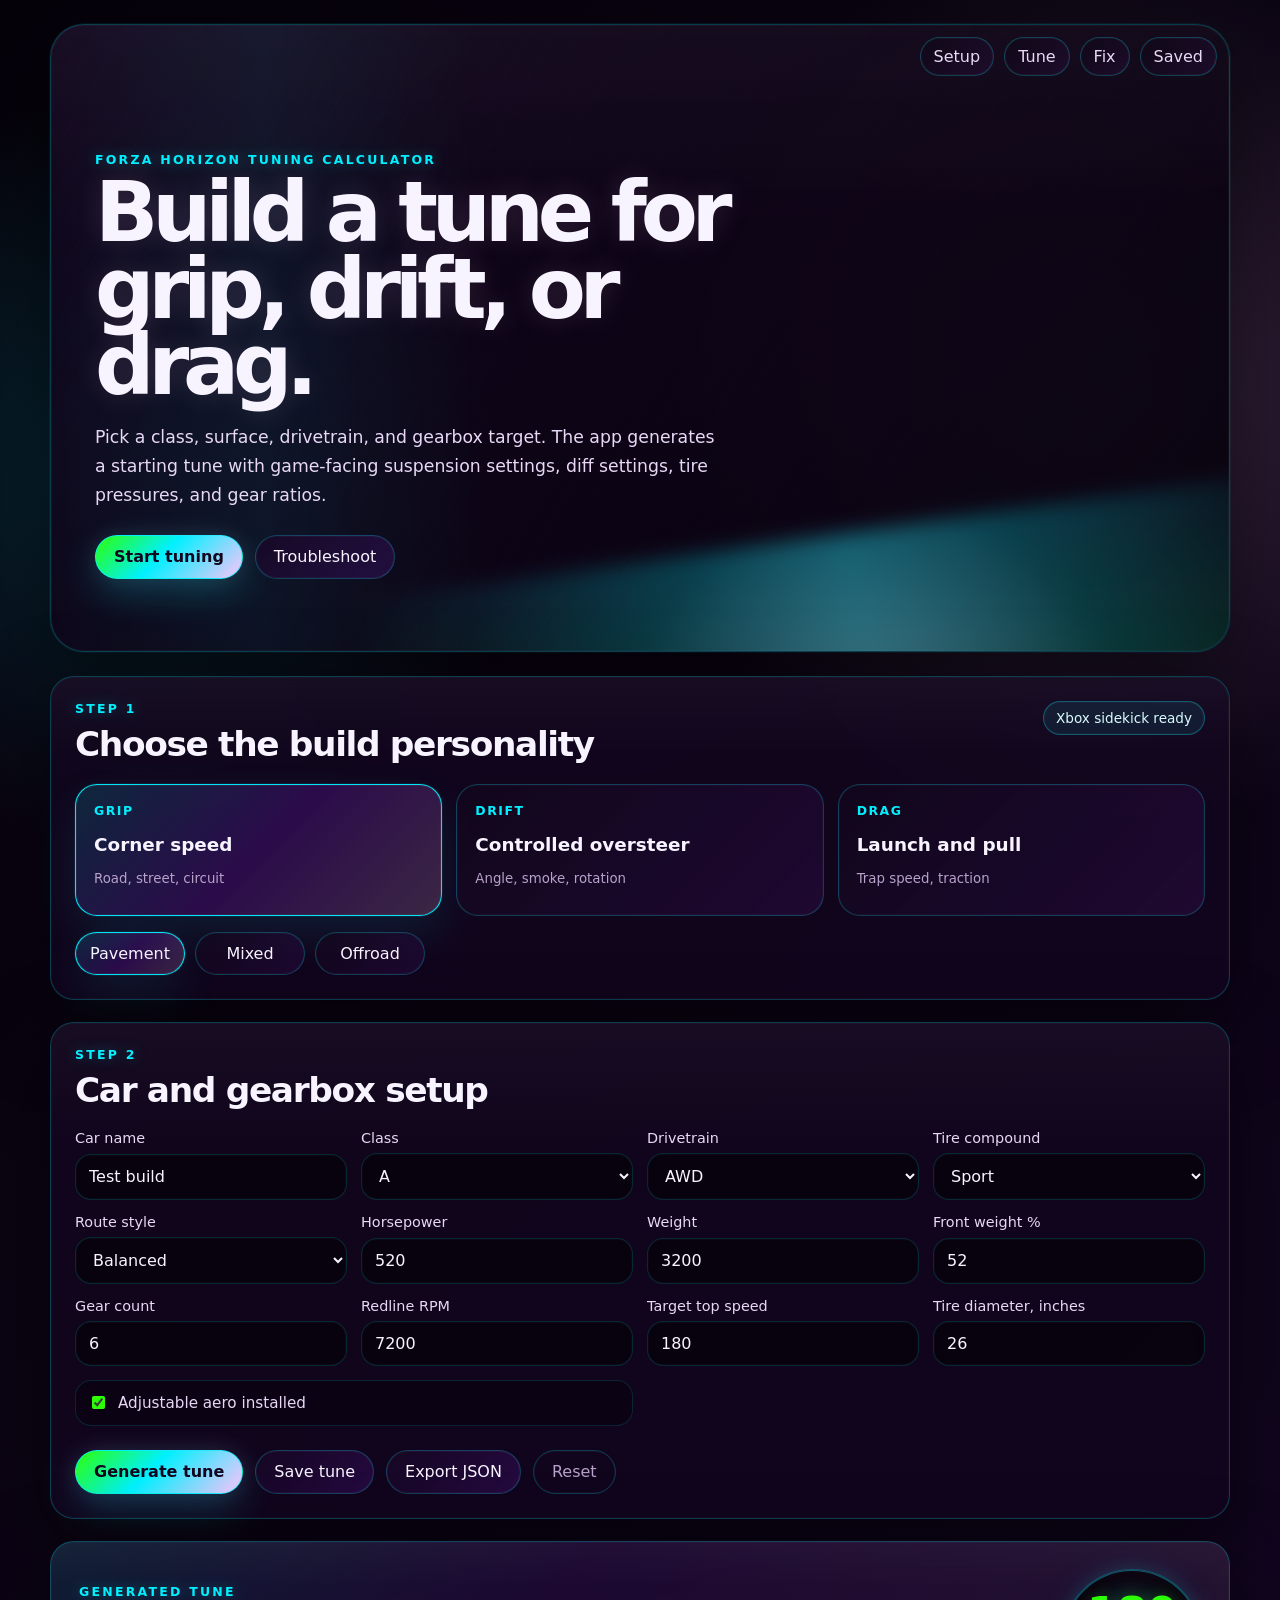
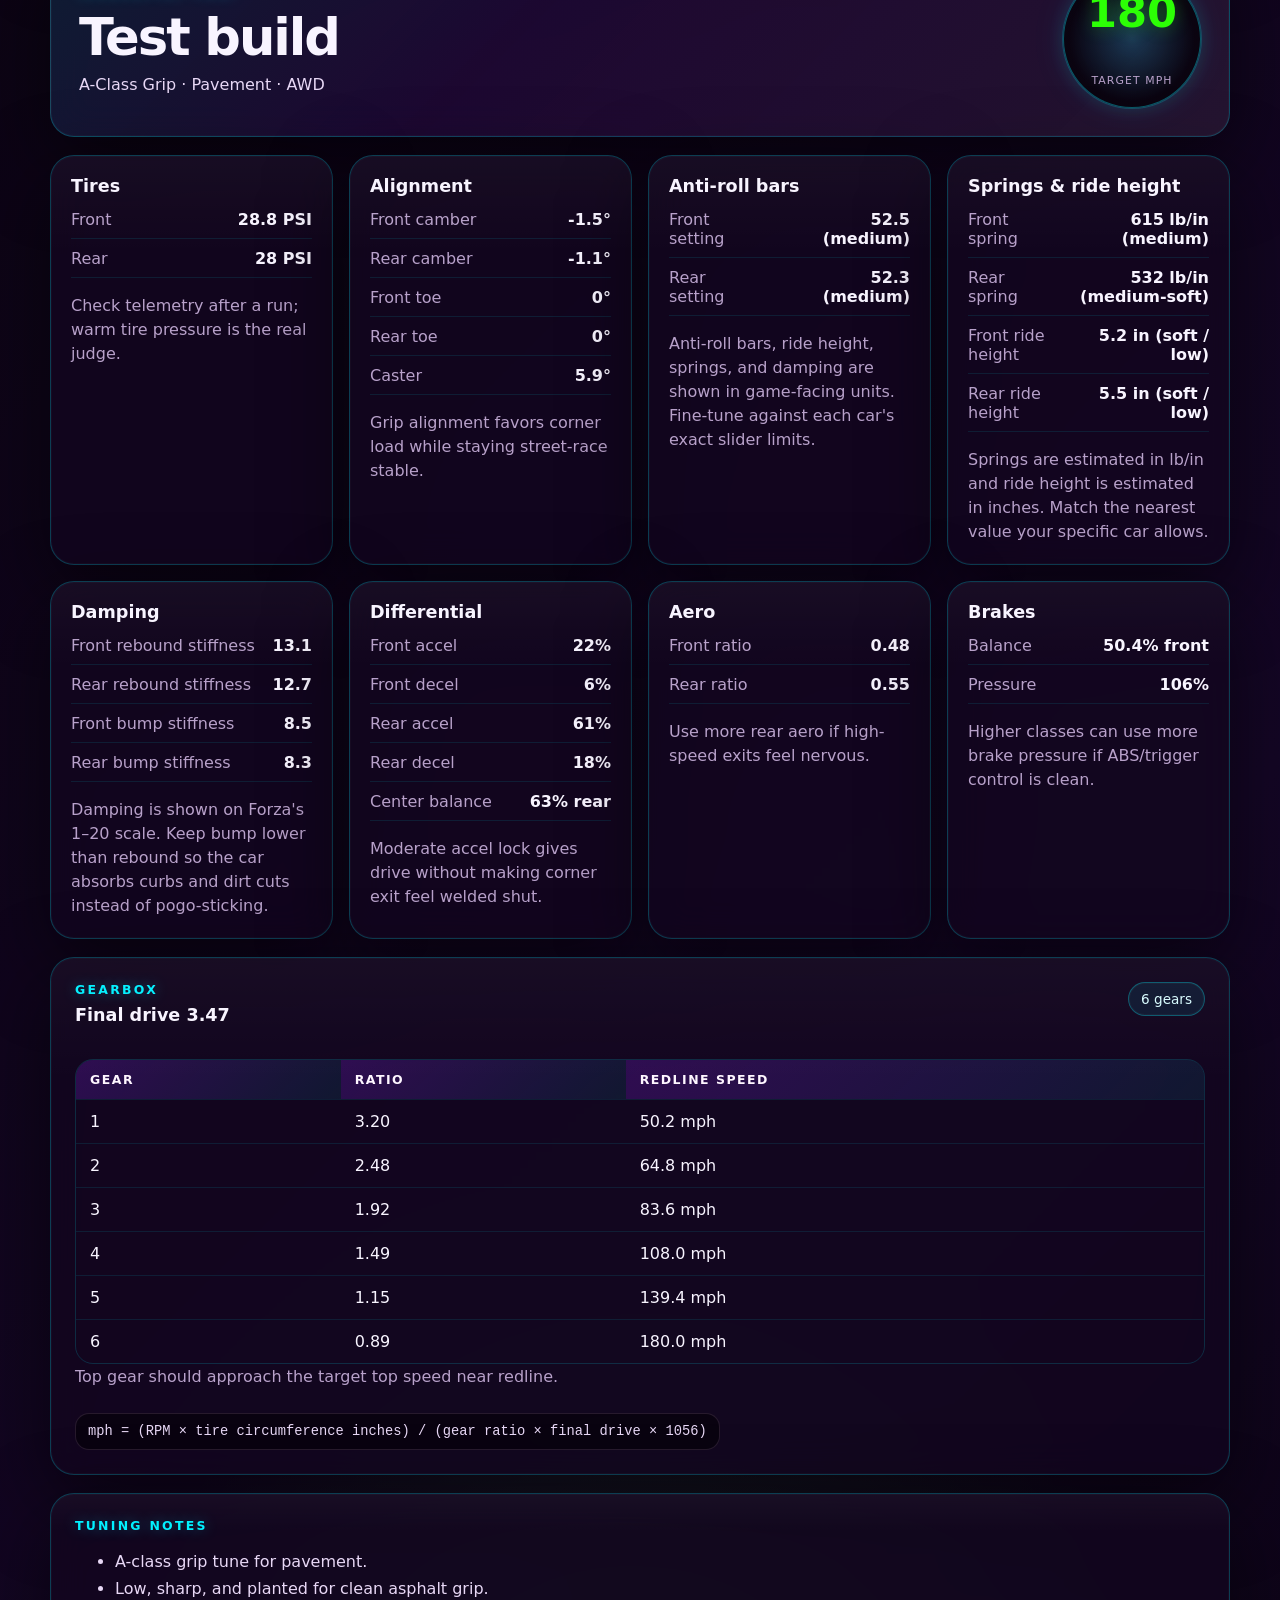
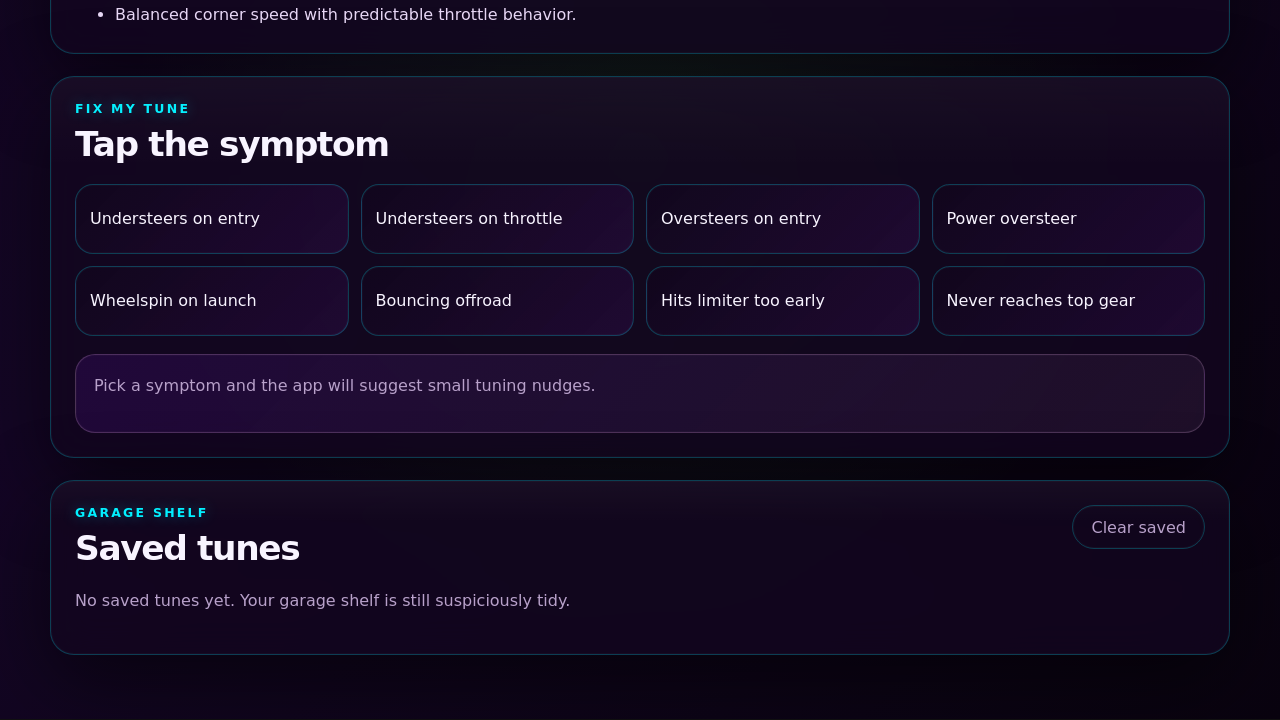
==== index.html @ 6e09e3ff "initial upload" ====
<!doctype html>
<html lang="en">
<head>
  <meta charset="utf-8" />
  <meta name="viewport" content="width=device-width, initial-scale=1" />
  <meta name="theme-color" content="#140921" />
  <title>Forza Horizon Tune Lab</title>
  <link rel="manifest" href="manifest.json" />
  <link rel="stylesheet" href="styles.css" />
</head>
<body>
  <div class="app-shell">
    <header class="hero">
      <nav class="topbar" aria-label="Main navigation">
        <a href="#setup">Setup</a>
        <a href="#results">Tune</a>
        <a href="#fix">Fix</a>
        <a href="#saved">Saved</a>
      </nav>
      <div class="hero-content">
        <p class="eyebrow">Forza Horizon tuning calculator</p>
        <h1>Build a tune for grip, drift, or drag.</h1>
        <p class="hero-copy">Pick a class, surface, drivetrain, and gearbox target. The app generates a starting tune with game-facing suspension settings, diff settings, tire pressures, and gear ratios.</p>
        <div class="hero-actions">
          <a class="button primary" href="#setup">Start tuning</a>
          <a class="button ghost" href="#fix">Troubleshoot</a>
        </div>
      </div>
    </header>

    <main>
      <section class="panel setup-panel" id="setup">
        <div class="section-title-row">
          <div>
            <p class="eyebrow">Step 1</p>
            <h2>Choose the build personality</h2>
          </div>
          <span class="pill">Xbox sidekick ready</span>
        </div>

        <div class="mode-grid" aria-label="Tune type">
          <button type="button" class="option-card active" data-race="grip">
            <span>Grip</span>
            <strong>Corner speed</strong>
            <small>Road, street, circuit</small>
          </button>
          <button type="button" class="option-card" data-race="drift">
            <span>Drift</span>
            <strong>Controlled oversteer</strong>
            <small>Angle, smoke, rotation</small>
          </button>
          <button type="button" class="option-card" data-race="drag">
            <span>Drag</span>
            <strong>Launch and pull</strong>
            <small>Trap speed, traction</small>
          </button>
        </div>

        <div class="surface-row" aria-label="Surface type">
          <button type="button" class="option-chip active" data-surface="pavement">Pavement</button>
          <button type="button" class="option-chip" data-surface="mixed">Mixed</button>
          <button type="button" class="option-chip" data-surface="offroad">Offroad</button>
        </div>
      </section>

      <section class="panel" aria-labelledby="carSetupTitle">
        <div class="section-title-row">
          <div>
            <p class="eyebrow">Step 2</p>
            <h2 id="carSetupTitle">Car and gearbox setup</h2>
          </div>
        </div>

        <form id="tuneForm" class="form-grid">
          <label>
            <span>Car name</span>
            <input id="carName" type="text" value="Test build" autocomplete="off" />
          </label>

          <label>
            <span>Class</span>
            <select id="carClass">
              <option>D</option>
              <option>C</option>
              <option>B</option>
              <option selected>A</option>
              <option>S1</option>
              <option>S2</option>
              <option>X</option>
            </select>
          </label>

          <label>
            <span>Drivetrain</span>
            <select id="drivetrain">
              <option>FWD</option>
              <option>RWD</option>
              <option selected>AWD</option>
            </select>
          </label>

          <label>
            <span>Tire compound</span>
            <select id="tireCompound">
              <option value="stock">Stock</option>
              <option value="street">Street</option>
              <option value="sport" selected>Sport</option>
              <option value="race">Race</option>
              <option value="drag">Drag</option>
              <option value="rally">Rally</option>
              <option value="offroad">Offroad</option>
            </select>
          </label>

          <label>
            <span>Route style</span>
            <select id="routeStyle">
              <option value="technical">Technical</option>
              <option value="balanced" selected>Balanced</option>
              <option value="highspeed">High-speed</option>
            </select>
          </label>

          <label>
            <span>Horsepower</span>
            <input id="horsepower" type="number" value="520" min="60" max="2000" />
          </label>

          <label>
            <span>Weight</span>
            <input id="weight" type="number" value="3200" min="1200" max="6500" />
          </label>

          <label>
            <span>Front weight %</span>
            <input id="weightDistribution" type="number" value="52" min="35" max="70" step="0.1" />
          </label>

          <label>
            <span>Gear count</span>
            <input id="gearCount" type="number" value="6" min="4" max="10" />
          </label>

          <label>
            <span>Redline RPM</span>
            <input id="redlineRpm" type="number" value="7200" min="4000" max="12000" step="100" />
          </label>

          <label>
            <span>Target top speed</span>
            <input id="idealTopSpeedMph" type="number" min="60" max="360" />
          </label>

          <label>
            <span>Tire diameter, inches</span>
            <input id="tireDiameterInches" type="number" value="26" min="18" max="36" step="0.1" />
          </label>

          <label class="checkbox-label">
            <input id="adjustableAero" type="checkbox" checked />
            <span>Adjustable aero installed</span>
          </label>
        </form>

        <div class="action-row">
          <button type="button" class="button primary" id="generateBtn">Generate tune</button>
          <button type="button" class="button ghost" id="saveBtn">Save tune</button>
          <button type="button" class="button ghost" id="exportBtn">Export JSON</button>
          <button type="button" class="button quiet" id="resetBtn">Reset</button>
        </div>
      </section>

      <section id="results" class="results-anchor" aria-live="polite">
        <div id="tuneOutput"></div>
      </section>

      <section class="panel" id="fix">
        <div class="section-title-row">
          <div>
            <p class="eyebrow">Fix my tune</p>
            <h2>Tap the symptom</h2>
          </div>
        </div>
        <div class="fix-grid">
          <button type="button" class="fix-button" data-fix="understeerEntry">Understeers on entry</button>
          <button type="button" class="fix-button" data-fix="understeerThrottle">Understeers on throttle</button>
          <button type="button" class="fix-button" data-fix="oversteerEntry">Oversteers on entry</button>
          <button type="button" class="fix-button" data-fix="powerOversteer">Power oversteer</button>
          <button type="button" class="fix-button" data-fix="wheelspinLaunch">Wheelspin on launch</button>
          <button type="button" class="fix-button" data-fix="bouncingOffroad">Bouncing offroad</button>
          <button type="button" class="fix-button" data-fix="limiterEarly">Hits limiter too early</button>
          <button type="button" class="fix-button" data-fix="neverTopGear">Never reaches top gear</button>
        </div>
        <div id="correctionOutput" class="correction-output">
          <p class="muted">Pick a symptom and the app will suggest small tuning nudges.</p>
        </div>
      </section>

      <section class="panel" id="saved">
        <div class="section-title-row">
          <div>
            <p class="eyebrow">Garage shelf</p>
            <h2>Saved tunes</h2>
          </div>
          <button type="button" class="button quiet" id="clearSavedBtn">Clear saved</button>
        </div>
        <div id="savedList" class="saved-list"></div>
      </section>
    </main>
  </div>

  <div id="toast" class="toast" role="status" aria-live="polite"></div>

  <script src="presets.js"></script>
  <script src="gearboxEngine.js"></script>
  <script src="tuningEngine.js"></script>
  <script src="storage.js"></script>
  <script src="app.js"></script>
</body>
</html>
---- styles.css ----
:root {
  color-scheme: dark;
  --bg: #09030f;
  --bg-2: #12061d;
  --panel: rgba(19, 7, 31, 0.82);
  --panel-solid: #140921;
  --panel-soft: rgba(31, 12, 49, 0.74);
  --line: rgba(0, 240, 255, 0.24);
  --line-strong: rgba(255, 196, 251, 0.42);
  --text: #f8f4ff;
  --muted: #b8a1ca;
  --soft: #e8d8f6;
  --accent: #2CFF05;
  --accent-2: #FFC4FB;
  --violet: #51158C;
  --cyan: #00F0FF;
  --hot: #FFC4FB;
  --good: #2CFF05;
  --shadow: 0 26px 80px rgba(0, 0, 0, 0.52);
  --glow-cyan: 0 0 0 1px rgba(0, 240, 255, 0.18), 0 0 18px rgba(0, 240, 255, 0.14), 0 0 36px rgba(0, 240, 255, 0.08);
  --glow-pink: 0 0 0 1px rgba(255, 196, 251, 0.18), 0 0 20px rgba(255, 196, 251, 0.16), 0 0 42px rgba(255, 196, 251, 0.08);
  --radius: 24px;
  font-family: Inter, ui-sans-serif, system-ui, -apple-system, BlinkMacSystemFont, "Segoe UI", sans-serif;
}

* { box-sizing: border-box; }

html { scroll-behavior: smooth; }

::selection {
  background: rgba(0, 240, 255, 0.22);
  color: #fff;
}

body {
  margin: 0;
  min-height: 100vh;
  background:
    radial-gradient(circle at 12% 12%, rgba(0, 240, 255, 0.16), transparent 24rem),
    radial-gradient(circle at 85% 10%, rgba(255, 196, 251, 0.18), transparent 28rem),
    radial-gradient(circle at 50% 85%, rgba(44, 255, 5, 0.10), transparent 32rem),
    linear-gradient(135deg, #05020a 0%, #0c0414 30%, #140625 70%, #09030f 100%);
  color: var(--text);
  position: relative;
}

body::before {
  content: "";
  position: fixed;
  inset: 0;
  pointer-events: none;
  background:
    linear-gradient(rgba(255,255,255,0.02) 1px, transparent 1px),
    linear-gradient(90deg, rgba(255,255,255,0.018) 1px, transparent 1px);
  background-size: 100% 28px, 28px 100%;
  mask-image: linear-gradient(to bottom, rgba(255,255,255,0.2), transparent 90%);
  opacity: 0.26;
}

button,
input,
select {
  font: inherit;
}

button { cursor: pointer; }

.app-shell {
  width: min(1180px, calc(100% - 32px));
  margin: 0 auto;
  padding: 24px 0 64px;
}

.topbar {
  display: flex;
  justify-content: flex-end;
  gap: 10px;
  padding: 12px;
}

.topbar a {
  color: var(--soft);
  text-decoration: none;
  border: 1px solid var(--line);
  background: linear-gradient(135deg, rgba(10, 3, 17, 0.68), rgba(33, 10, 53, 0.55));
  padding: 9px 13px;
  border-radius: 999px;
  transition: 150ms ease;
  box-shadow: inset 0 0 0 1px rgba(255,255,255,0.03);
}

.topbar a:hover,
.topbar a:focus-visible {
  border-color: rgba(0, 240, 255, 0.68);
  color: #fff;
  transform: translateY(-1px);
  box-shadow: var(--glow-cyan);
}

.hero {
  position: relative;
  overflow: hidden;
  min-height: 460px;
  border: 1px solid var(--line);
  border-radius: 34px;
  background:
    linear-gradient(135deg, rgba(20, 7, 33, 0.80), rgba(8, 2, 13, 0.94)),
    repeating-linear-gradient(120deg, rgba(0, 240, 255, 0.06) 0 1px, transparent 1px 22px),
    linear-gradient(180deg, rgba(255, 196, 251, 0.06), transparent 40%);
  box-shadow: var(--shadow), inset 0 0 0 1px rgba(255,255,255,0.03), 0 0 0 1px rgba(0,240,255,0.08);
}

.hero::before {
  content: "";
  position: absolute;
  inset: 0;
  background:
    linear-gradient(90deg, transparent 0%, rgba(0, 240, 255, 0.08) 18%, transparent 36%),
    linear-gradient(180deg, rgba(255,255,255,0.03), transparent 28%);
  mix-blend-mode: screen;
  opacity: 0.7;
  pointer-events: none;
}

.hero::after {
  content: "";
  position: absolute;
  inset: auto -12% -48% 28%;
  height: 420px;
  transform: rotate(-8deg);
  background:
    radial-gradient(circle, rgba(255, 196, 251, 0.26), transparent 46%),
    linear-gradient(90deg, transparent, rgba(0, 240, 255, 0.36), transparent),
    linear-gradient(180deg, transparent, rgba(44, 255, 5, 0.14));
  filter: blur(10px);
  pointer-events: none;
}

.hero-content {
  position: relative;
  z-index: 1;
  width: min(720px, 100%);
  padding: 64px 44px 72px;
}

.eyebrow {
  margin: 0 0 8px;
  color: var(--cyan);
  font-size: 0.78rem;
  font-weight: 900;
  letter-spacing: 0.18em;
  text-transform: uppercase;
  text-shadow: 0 0 14px rgba(0, 240, 255, 0.36);
}

h1, h2, h3, p { margin-top: 0; }

h1 {
  margin-bottom: 18px;
  font-size: clamp(2.4rem, 7vw, 5.2rem);
  line-height: 0.92;
  letter-spacing: -0.075em;
  text-shadow: 0 0 28px rgba(255, 196, 251, 0.14);
}

h2 {
  margin-bottom: 0;
  font-size: clamp(1.5rem, 3vw, 2.15rem);
  letter-spacing: -0.04em;
}

h3 {
  margin-bottom: 14px;
  font-size: 1.1rem;
}

.hero-copy {
  max-width: 620px;
  color: var(--soft);
  font-size: 1.08rem;
  line-height: 1.7;
}

.hero-actions,
.action-row {
  display: flex;
  flex-wrap: wrap;
  gap: 12px;
  margin-top: 24px;
}

.button {
  display: inline-flex;
  align-items: center;
  justify-content: center;
  gap: 8px;
  min-height: 44px;
  border: 1px solid var(--line);
  border-radius: 999px;
  padding: 11px 18px;
  color: var(--text);
  text-decoration: none;
  background: linear-gradient(135deg, rgba(18, 7, 29, 0.88), rgba(34, 12, 52, 0.72));
  transition: 150ms ease;
  box-shadow: inset 0 0 0 1px rgba(255,255,255,0.03);
}

.button:hover,
.button:focus-visible {
  transform: translateY(-1px);
  border-color: rgba(0, 240, 255, 0.56);
  box-shadow: var(--glow-cyan);
}

.button.primary {
  border-color: rgba(0, 240, 255, 0.76);
  background: linear-gradient(135deg, #2CFF05 0%, #00F0FF 45%, #FFC4FB 100%);
  color: #13061f;
  font-weight: 900;
  box-shadow: 0 14px 38px rgba(0, 240, 255, 0.20), 0 0 24px rgba(255, 196, 251, 0.10);
}

.button.ghost {
  background: linear-gradient(135deg, rgba(23, 7, 36, 0.86), rgba(81, 21, 140, 0.32));
}
.button.quiet {
  background: transparent;
  color: var(--muted);
}

main {
  display: grid;
  gap: 22px;
  margin-top: 24px;
}

.panel,
.result-hero,
.result-card {
  border: 1px solid var(--line);
  border-radius: var(--radius);
  background: var(--panel);
  box-shadow: var(--shadow), inset 0 0 0 1px rgba(255,255,255,0.025);
  backdrop-filter: blur(18px);
}

.panel {
  padding: 24px;
  position: relative;
}

.panel::before,
.result-card::before,
.result-hero::before {
  content: "";
  position: absolute;
  inset: 0;
  border-radius: inherit;
  pointer-events: none;
  background: linear-gradient(180deg, rgba(255,255,255,0.03), transparent 24%);
}

.section-title-row {
  display: flex;
  align-items: flex-start;
  justify-content: space-between;
  gap: 16px;
  margin-bottom: 20px;
}

.pill {
  display: inline-flex;
  align-items: center;
  border: 1px solid rgba(0, 240, 255, 0.30);
  border-radius: 999px;
  background: rgba(0, 240, 255, 0.08);
  color: #d8fbff;
  padding: 8px 12px;
  font-size: 0.85rem;
  white-space: nowrap;
  box-shadow: inset 0 0 0 1px rgba(255,255,255,0.03);
}

.mode-grid {
  display: grid;
  grid-template-columns: repeat(3, 1fr);
  gap: 14px;
}

.option-card,
.option-chip,
.fix-button,
.saved-actions button {
  border: 1px solid var(--line);
  background: linear-gradient(135deg, rgba(18, 7, 29, 0.84), rgba(42, 12, 66, 0.56));
  color: var(--text);
  transition: 150ms ease;
  box-shadow: inset 0 0 0 1px rgba(255,255,255,0.025);
}

.option-card {
  display: grid;
  gap: 6px;
  min-height: 132px;
  text-align: left;
  padding: 18px;
  border-radius: 22px;
}

.option-card span {
  color: var(--cyan);
  font-weight: 900;
  text-transform: uppercase;
  letter-spacing: 0.12em;
  font-size: 0.78rem;
}

.option-card strong {
  font-size: 1.15rem;
}

.option-card small {
  color: var(--muted);
}

.option-card:hover,
.option-card:focus-visible,
.option-chip:hover,
.option-chip:focus-visible,
.fix-button:hover,
.fix-button:focus-visible,
.saved-actions button:hover,
.saved-actions button:focus-visible {
  transform: translateY(-1px);
  border-color: rgba(255, 196, 251, 0.58);
  box-shadow: var(--glow-pink);
}

.option-card.active,
.option-chip.active {
  border-color: rgba(0, 240, 255, 0.95);
  background: linear-gradient(135deg, rgba(0, 240, 255, 0.14), rgba(81, 21, 140, 0.42), rgba(255, 196, 251, 0.18));
  box-shadow: inset 0 0 0 1px rgba(255,255,255,0.05), 0 0 0 1px rgba(0,240,255,0.08), 0 18px 45px rgba(0, 240, 255, 0.10);
}

.surface-row {
  display: flex;
  flex-wrap: wrap;
  gap: 10px;
  margin-top: 16px;
}

.option-chip {
  min-width: 110px;
  padding: 11px 14px;
  border-radius: 999px;
}

.form-grid {
  display: grid;
  grid-template-columns: repeat(4, minmax(0, 1fr));
  gap: 14px;
}

label {
  display: grid;
  gap: 7px;
}

label span {
  color: var(--soft);
  font-size: 0.9rem;
}

input,
select {
  width: 100%;
  border: 1px solid rgba(0, 240, 255, 0.16);
  border-radius: 16px;
  padding: 12px 13px;
  background: rgba(6, 2, 10, 0.68);
  color: var(--text);
  outline: none;
  box-shadow: inset 0 0 0 1px rgba(255,255,255,0.02);
}

input::placeholder { color: rgba(232, 216, 246, 0.42); }

input:focus,
select:focus {
  border-color: rgba(0, 240, 255, 0.76);
  box-shadow: 0 0 0 4px rgba(0, 240, 255, 0.10), 0 0 18px rgba(0, 240, 255, 0.10);
}

.checkbox-label {
  display: flex;
  align-items: center;
  gap: 10px;
  grid-column: span 2;
  align-self: end;
  min-height: 46px;
  padding: 10px 12px;
  border: 1px solid rgba(0, 240, 255, 0.14);
  border-radius: 16px;
  background: rgba(6, 2, 10, 0.44);
}

.checkbox-label input { width: auto; accent-color: var(--accent); }
.checkbox-label span { font-size: 0.95rem; }

.results-anchor {
  scroll-margin-top: 18px;
}

.result-hero {
  position: relative;
  display: flex;
  align-items: center;
  justify-content: space-between;
  gap: 18px;
  padding: 28px;
  margin-bottom: 18px;
  background:
    linear-gradient(135deg, rgba(0, 240, 255, 0.10), rgba(81, 21, 140, 0.18) 40%, rgba(255, 196, 251, 0.08)),
    var(--panel);
}

.result-hero h2 {
  margin-bottom: 8px;
  font-size: clamp(1.8rem, 4vw, 3.3rem);
}

.result-hero p:last-child { margin-bottom: 0; color: var(--soft); }

.speed-badge {
  display: grid;
  place-items: center;
  flex: 0 0 auto;
  width: 138px;
  height: 138px;
  border: 1px solid rgba(0, 240, 255, 0.36);
  border-radius: 50%;
  background: radial-gradient(circle, rgba(0, 240, 255, 0.18), rgba(9, 3, 15, 0.94) 65%);
  box-shadow: var(--glow-cyan);
}

.speed-badge span {
  display: block;
  font-size: 2.7rem;
  font-weight: 900;
  line-height: 1;
  color: var(--accent);
  text-shadow: 0 0 18px rgba(44, 255, 5, 0.30);
}

.speed-badge small {
  color: var(--muted);
  text-transform: uppercase;
  letter-spacing: 0.1em;
  font-size: 0.68rem;
}

.result-grid {
  display: grid;
  grid-template-columns: repeat(4, minmax(0, 1fr));
  gap: 16px;
}

.result-card {
  position: relative;
  padding: 20px;
}

.result-card dl {
  display: grid;
  gap: 10px;
  margin: 0;
}

.result-card dl div {
  display: flex;
  align-items: baseline;
  justify-content: space-between;
  gap: 12px;
  padding-bottom: 9px;
  border-bottom: 1px solid rgba(0, 240, 255, 0.10);
}

.result-card dt { color: var(--muted); }
.result-card dd { margin: 0; font-weight: 800; text-align: right; }
.result-card p { margin: 16px 0 0; color: var(--muted); line-height: 1.5; }

.gear-panel,
.notes-panel {
  margin-top: 18px;
}

.table-wrap {
  overflow-x: auto;
  border: 1px solid rgba(0, 240, 255, 0.16);
  border-radius: 18px;
}

table {
  width: 100%;
  border-collapse: collapse;
  min-width: 430px;
}

th,
td {
  padding: 12px 14px;
  text-align: left;
  border-bottom: 1px solid rgba(0, 240, 255, 0.10);
}

th {
  color: #fef6ff;
  background: linear-gradient(135deg, rgba(81, 21, 140, 0.46), rgba(0, 240, 255, 0.08));
  font-size: 0.78rem;
  letter-spacing: 0.12em;
  text-transform: uppercase;
}

tr:last-child td { border-bottom: 0; }

.muted {
  color: var(--muted);
  line-height: 1.6;
}

.formula {
  display: inline-block;
  margin: 8px 0 0;
  padding: 10px 12px;
  border-radius: 14px;
  background: rgba(6, 2, 10, 0.65);
  color: var(--soft);
  border: 1px solid rgba(255, 196, 251, 0.12);
  font-family: ui-monospace, SFMono-Regular, Menlo, Consolas, monospace;
  font-size: 0.86rem;
}

.notes-panel ul {
  margin-bottom: 0;
  color: var(--soft);
  line-height: 1.65;
}

.fix-grid {
  display: grid;
  grid-template-columns: repeat(4, minmax(0, 1fr));
  gap: 12px;
}

.fix-button {
  min-height: 70px;
  padding: 14px;
  border-radius: 18px;
  text-align: left;
}

.correction-output {
  margin-top: 18px;
  border: 1px solid rgba(255, 196, 251, 0.20);
  border-radius: 20px;
  padding: 18px;
  background: linear-gradient(135deg, rgba(81, 21, 140, 0.24), rgba(255, 196, 251, 0.06));
  box-shadow: inset 0 0 0 1px rgba(255,255,255,0.02);
}

.correction-output h3 { margin-bottom: 10px; }
.correction-output ol { margin-bottom: 0; line-height: 1.65; }

.saved-list {
  display: grid;
  gap: 12px;
}

.saved-item {
  display: flex;
  align-items: center;
  justify-content: space-between;
  gap: 14px;
  padding: 14px;
  border: 1px solid rgba(0, 240, 255, 0.14);
  border-radius: 18px;
  background: rgba(8, 3, 13, 0.46);
}

.saved-item div:first-child {
  display: grid;
  gap: 3px;
}

.saved-item span {
  color: var(--muted);
  font-size: 0.9rem;
}

.saved-actions {
  display: flex;
  gap: 8px;
}

.saved-actions button {
  padding: 8px 10px;
  border-radius: 999px;
}

.toast {
  position: fixed;
  left: 50%;
  bottom: 24px;
  transform: translate(-50%, 20px);
  opacity: 0;
  pointer-events: none;
  border: 1px solid rgba(0, 240, 255, 0.42);
  border-radius: 999px;
  background: rgba(12, 4, 20, 0.94);
  color: var(--text);
  padding: 12px 16px;
  box-shadow: var(--shadow), 0 0 16px rgba(0, 240, 255, 0.12);
  transition: 180ms ease;
}

.toast.show {
  opacity: 1;
  transform: translate(-50%, 0);
}

@media (max-width: 980px) {
  .mode-grid,
  .result-grid,
  .fix-grid {
    grid-template-columns: repeat(2, minmax(0, 1fr));
  }

  .form-grid {
    grid-template-columns: repeat(2, minmax(0, 1fr));
  }
}

@media (max-width: 680px) {
  .app-shell { width: min(100% - 20px, 1180px); padding-top: 10px; }
  .topbar { justify-content: flex-start; overflow-x: auto; }
  .hero { min-height: auto; border-radius: 24px; }
  .hero-content { padding: 42px 22px 52px; }
  .panel { padding: 18px; }
  .mode-grid,
  .result-grid,
  .fix-grid,
  .form-grid {
    grid-template-columns: 1fr;
  }
  .checkbox-label { grid-column: auto; }
  .result-hero { align-items: flex-start; flex-direction: column; }
  .speed-badge { width: 112px; height: 112px; }
  .section-title-row { flex-direction: column; }
  .saved-item { align-items: flex-start; flex-direction: column; }
}
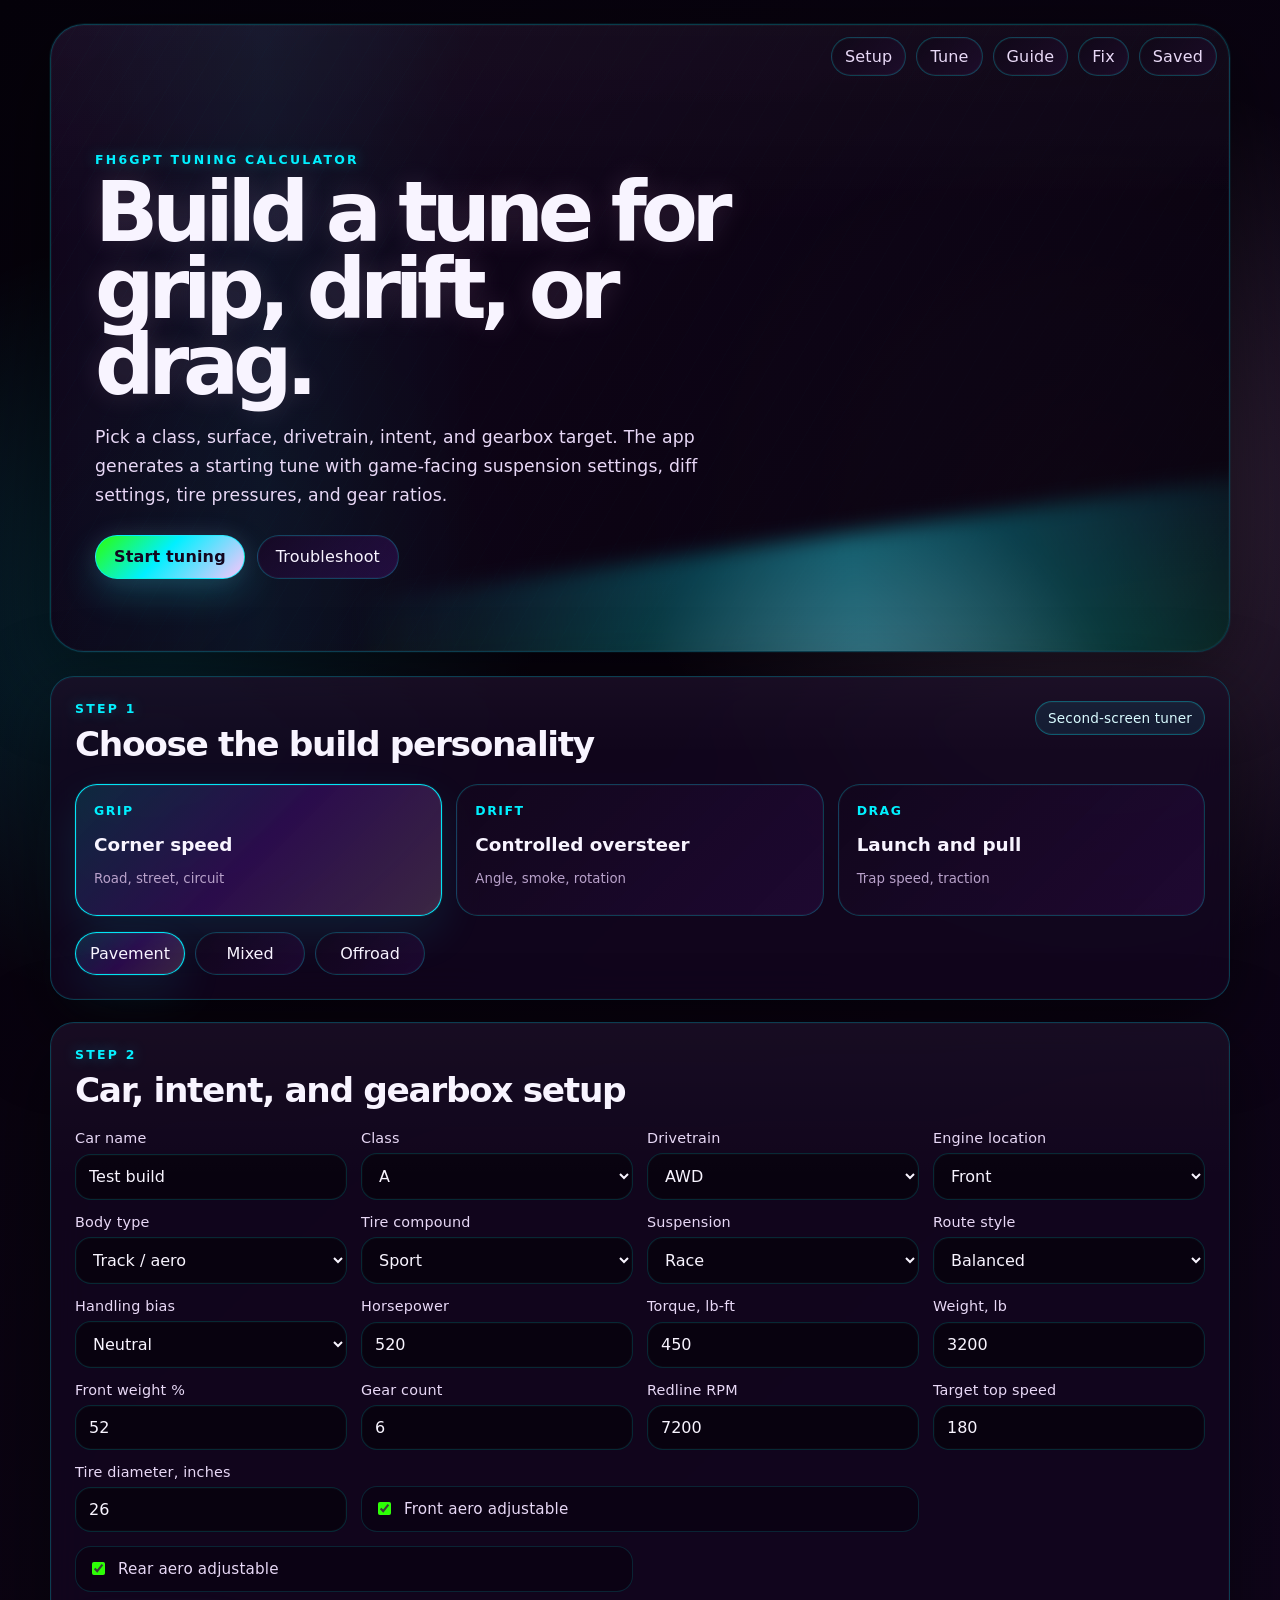
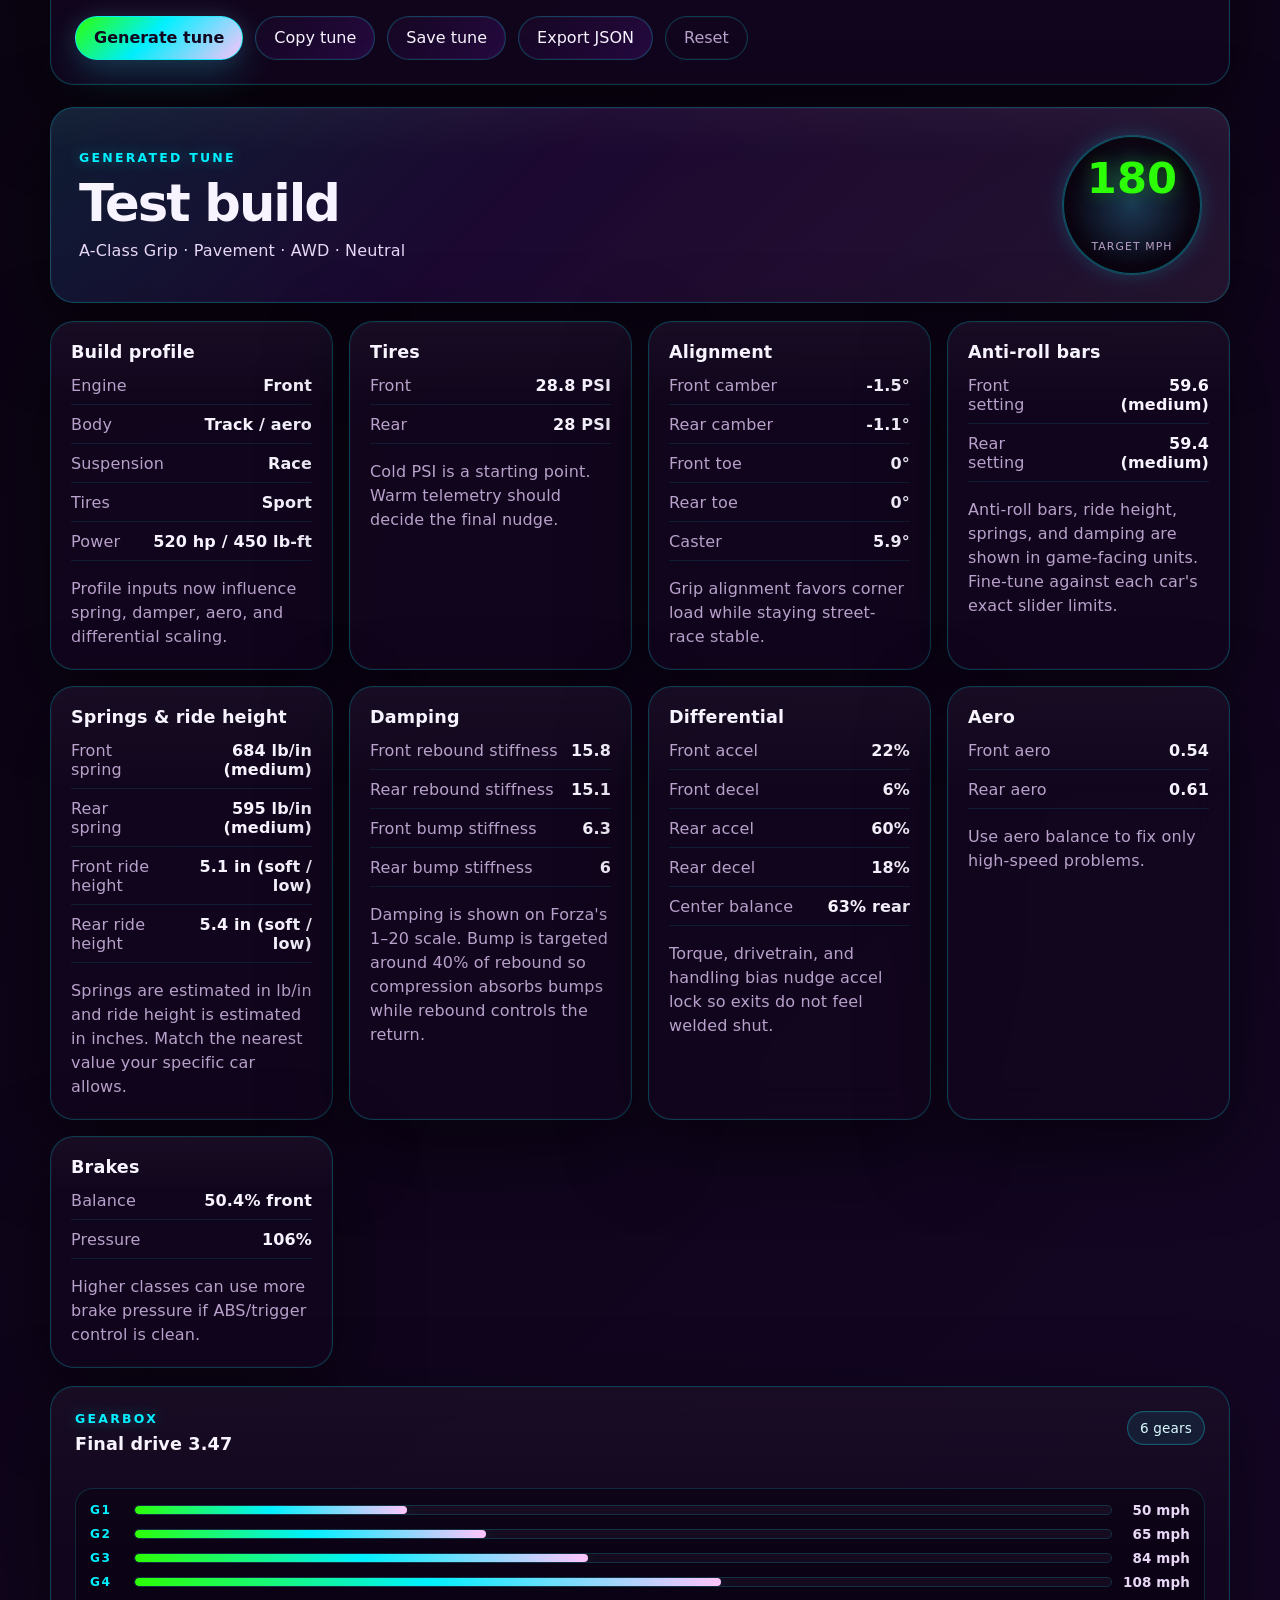
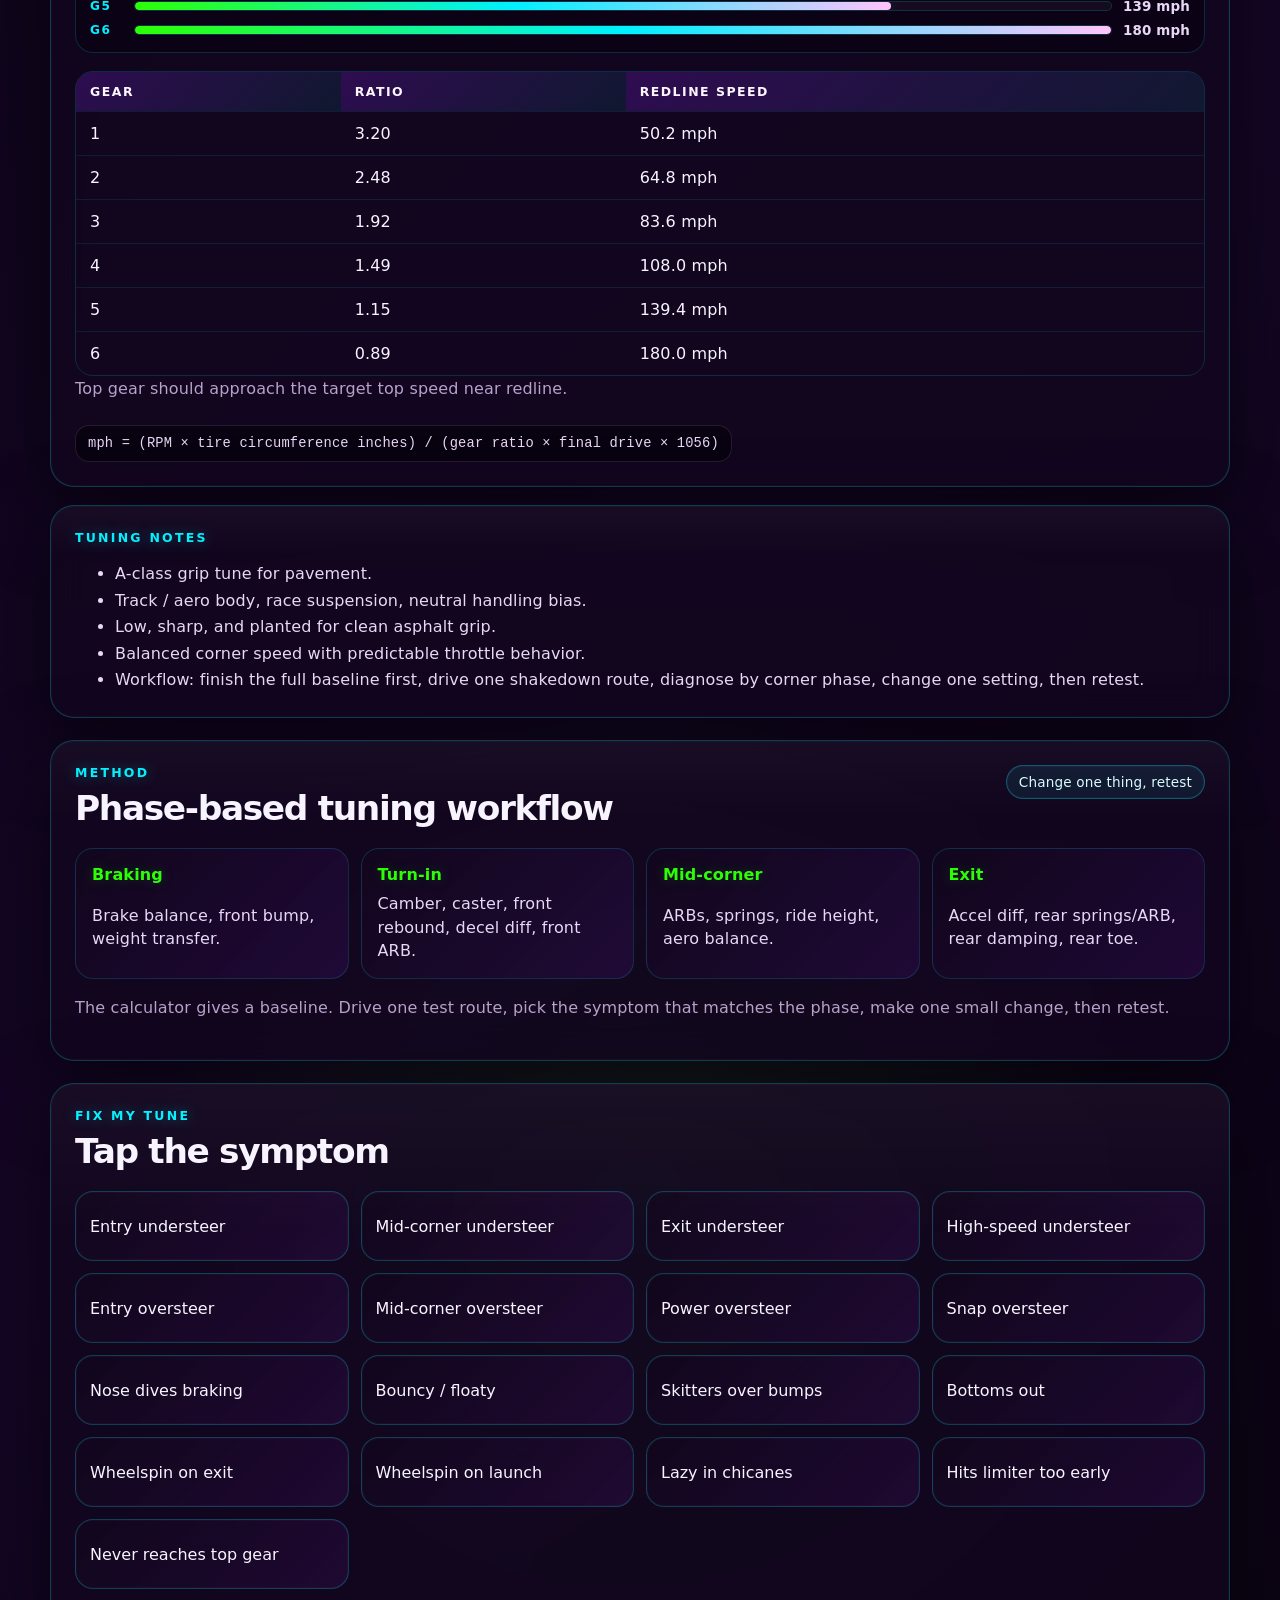
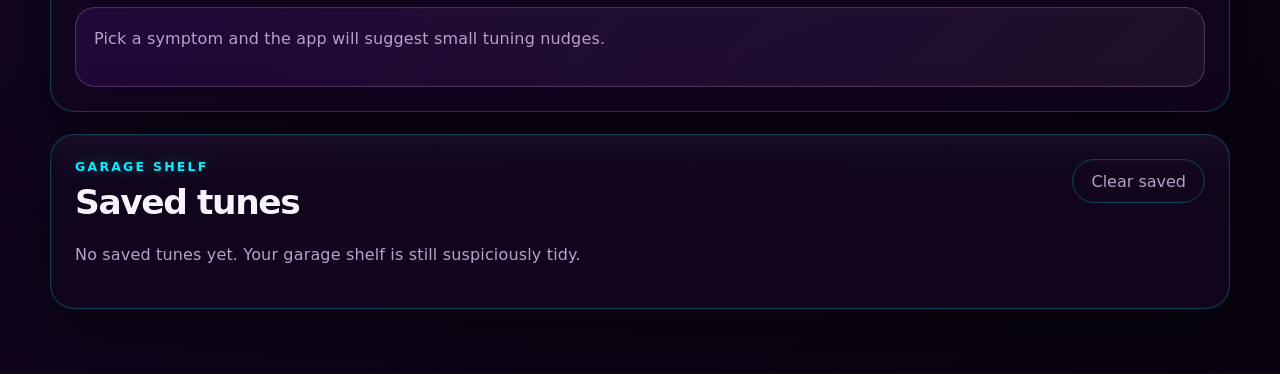
==== commit 11b1a88f: "changes to font and formulas" ====
--- a/index.html
+++ b/index.html
@@ -4,7 +4,7 @@
   <meta charset="utf-8" />
   <meta name="viewport" content="width=device-width, initial-scale=1" />
   <meta name="theme-color" content="#140921" />
-  <title>Forza Horizon Tune Lab</title>
+  <title>FH6GPT Tune Lab</title>
   <link rel="manifest" href="manifest.json" />
   <link rel="stylesheet" href="styles.css" />
 </head>
@@ -14,13 +14,14 @@
       <nav class="topbar" aria-label="Main navigation">
         <a href="#setup">Setup</a>
         <a href="#results">Tune</a>
+        <a href="#guide">Guide</a>
         <a href="#fix">Fix</a>
         <a href="#saved">Saved</a>
       </nav>
       <div class="hero-content">
-        <p class="eyebrow">Forza Horizon tuning calculator</p>
+        <p class="eyebrow">FH6GPT tuning calculator</p>
         <h1>Build a tune for grip, drift, or drag.</h1>
-        <p class="hero-copy">Pick a class, surface, drivetrain, and gearbox target. The app generates a starting tune with game-facing suspension settings, diff settings, tire pressures, and gear ratios.</p>
+        <p class="hero-copy">Pick a class, surface, drivetrain, intent, and gearbox target. The app generates a starting tune with game-facing suspension settings, diff settings, tire pressures, and gear ratios.</p>
         <div class="hero-actions">
           <a class="button primary" href="#setup">Start tuning</a>
           <a class="button ghost" href="#fix">Troubleshoot</a>
@@ -35,7 +36,7 @@
             <p class="eyebrow">Step 1</p>
             <h2>Choose the build personality</h2>
           </div>
-          <span class="pill">Xbox sidekick ready</span>
+          <span class="pill">Second-screen tuner</span>
         </div>
 
         <div class="mode-grid" aria-label="Tune type">
@@ -67,7 +68,7 @@
         <div class="section-title-row">
           <div>
             <p class="eyebrow">Step 2</p>
-            <h2 id="carSetupTitle">Car and gearbox setup</h2>
+            <h2 id="carSetupTitle">Car, intent, and gearbox setup</h2>
           </div>
         </div>
 
@@ -100,15 +101,50 @@
           </label>
 
           <label>
+            <span>Engine location</span>
+            <select id="engineLocation">
+              <option value="front" selected>Front</option>
+              <option value="mid">Mid</option>
+              <option value="rear">Rear</option>
+            </select>
+          </label>
+
+          <label>
+            <span>Body type</span>
+            <select id="bodyType">
+              <option value="everyday">Everyday</option>
+              <option value="track" selected>Track / aero</option>
+              <option value="super">Supercar / GT</option>
+              <option value="hyper">Hypercar</option>
+              <option value="truck">Truck / SUV</option>
+            </select>
+          </label>
+
+          <label>
             <span>Tire compound</span>
             <select id="tireCompound">
               <option value="stock">Stock</option>
               <option value="street">Street</option>
               <option value="sport" selected>Sport</option>
               <option value="race">Race</option>
+              <option value="semislick">Semi-slick</option>
+              <option value="slick">Slick</option>
               <option value="drag">Drag</option>
+              <option value="drift">Drift</option>
               <option value="rally">Rally</option>
               <option value="offroad">Offroad</option>
+              <option value="snow">Snow</option>
+            </select>
+          </label>
+
+          <label>
+            <span>Suspension</span>
+            <select id="suspensionType">
+              <option value="street">Street / stock</option>
+              <option value="sport">Sport</option>
+              <option value="race" selected>Race</option>
+              <option value="rally">Rally</option>
+              <option value="drift">Drift</option>
             </select>
           </label>
 
@@ -122,12 +158,26 @@
           </label>
 
           <label>
+            <span>Handling bias</span>
+            <select id="handlingBias">
+              <option value="stable">Stable / safe</option>
+              <option value="neutral" selected>Neutral</option>
+              <option value="rotation">More rotation</option>
+            </select>
+          </label>
+
+          <label>
             <span>Horsepower</span>
             <input id="horsepower" type="number" value="520" min="60" max="2000" />
           </label>
 
           <label>
-            <span>Weight</span>
+            <span>Torque, lb-ft</span>
+            <input id="torque" type="number" value="450" min="40" max="1800" />
+          </label>
+
+          <label>
+            <span>Weight, lb</span>
             <input id="weight" type="number" value="3200" min="1200" max="6500" />
           </label>
 
@@ -157,13 +207,19 @@
           </label>
 
           <label class="checkbox-label">
-            <input id="adjustableAero" type="checkbox" checked />
-            <span>Adjustable aero installed</span>
+            <input id="frontAero" type="checkbox" checked />
+            <span>Front aero adjustable</span>
+          </label>
+
+          <label class="checkbox-label">
+            <input id="rearAero" type="checkbox" checked />
+            <span>Rear aero adjustable</span>
           </label>
         </form>
 
         <div class="action-row">
           <button type="button" class="button primary" id="generateBtn">Generate tune</button>
+          <button type="button" class="button ghost" id="copyBtn">Copy tune</button>
           <button type="button" class="button ghost" id="saveBtn">Save tune</button>
           <button type="button" class="button ghost" id="exportBtn">Export JSON</button>
           <button type="button" class="button quiet" id="resetBtn">Reset</button>
@@ -174,6 +230,23 @@
         <div id="tuneOutput"></div>
       </section>
 
+      <section class="panel" id="guide">
+        <div class="section-title-row">
+          <div>
+            <p class="eyebrow">Method</p>
+            <h2>Phase-based tuning workflow</h2>
+          </div>
+          <span class="pill">Change one thing, retest</span>
+        </div>
+        <div class="guide-grid">
+          <article><strong>Braking</strong><span>Brake balance, front bump, weight transfer.</span></article>
+          <article><strong>Turn-in</strong><span>Camber, caster, front rebound, decel diff, front ARB.</span></article>
+          <article><strong>Mid-corner</strong><span>ARBs, springs, ride height, aero balance.</span></article>
+          <article><strong>Exit</strong><span>Accel diff, rear springs/ARB, rear damping, rear toe.</span></article>
+        </div>
+        <p class="muted">The calculator gives a baseline. Drive one test route, pick the symptom that matches the phase, make one small change, then retest.</p>
+      </section>
+
       <section class="panel" id="fix">
         <div class="section-title-row">
           <div>
@@ -182,12 +255,21 @@
           </div>
         </div>
         <div class="fix-grid">
-          <button type="button" class="fix-button" data-fix="understeerEntry">Understeers on entry</button>
-          <button type="button" class="fix-button" data-fix="understeerThrottle">Understeers on throttle</button>
-          <button type="button" class="fix-button" data-fix="oversteerEntry">Oversteers on entry</button>
+          <button type="button" class="fix-button" data-fix="understeerEntry">Entry understeer</button>
+          <button type="button" class="fix-button" data-fix="understeerMid">Mid-corner understeer</button>
+          <button type="button" class="fix-button" data-fix="understeerThrottle">Exit understeer</button>
+          <button type="button" class="fix-button" data-fix="understeerHighSpeed">High-speed understeer</button>
+          <button type="button" class="fix-button" data-fix="oversteerEntry">Entry oversteer</button>
+          <button type="button" class="fix-button" data-fix="oversteerMid">Mid-corner oversteer</button>
           <button type="button" class="fix-button" data-fix="powerOversteer">Power oversteer</button>
+          <button type="button" class="fix-button" data-fix="snapOversteer">Snap oversteer</button>
+          <button type="button" class="fix-button" data-fix="noseDive">Nose dives braking</button>
+          <button type="button" class="fix-button" data-fix="bouncyFloaty">Bouncy / floaty</button>
+          <button type="button" class="fix-button" data-fix="skittersBumps">Skitters over bumps</button>
+          <button type="button" class="fix-button" data-fix="bottomsOut">Bottoms out</button>
+          <button type="button" class="fix-button" data-fix="wheelspinExit">Wheelspin on exit</button>
           <button type="button" class="fix-button" data-fix="wheelspinLaunch">Wheelspin on launch</button>
-          <button type="button" class="fix-button" data-fix="bouncingOffroad">Bouncing offroad</button>
+          <button type="button" class="fix-button" data-fix="lazyChicanes">Lazy in chicanes</button>
           <button type="button" class="fix-button" data-fix="limiterEarly">Hits limiter too early</button>
           <button type="button" class="fix-button" data-fix="neverTopGear">Never reaches top gear</button>
         </div>
--- a/styles.css
+++ b/styles.css
@@ -20,7 +20,7 @@
   --glow-cyan: 0 0 0 1px rgba(0, 240, 255, 0.18), 0 0 18px rgba(0, 240, 255, 0.14), 0 0 36px rgba(0, 240, 255, 0.08);
   --glow-pink: 0 0 0 1px rgba(255, 196, 251, 0.18), 0 0 20px rgba(255, 196, 251, 0.16), 0 0 42px rgba(255, 196, 251, 0.08);
   --radius: 24px;
-  font-family: Inter, ui-sans-serif, system-ui, -apple-system, BlinkMacSystemFont, "Segoe UI", sans-serif;
+  font-family: "OpenDyslexic", "OpenDyslexicAlta", "Atkinson Hyperlegible", ui-sans-serif, system-ui, -apple-system, BlinkMacSystemFont, "Segoe UI", sans-serif;
 }
 
 * { box-sizing: border-box; }
@@ -34,6 +34,9 @@
 
 body {
   margin: 0;
+  font-kerning: normal;
+  text-rendering: optimizeLegibility;
+  letter-spacing: 0.01em;
   min-height: 100vh;
   background:
     radial-gradient(circle at 12% 12%, rgba(0, 240, 255, 0.16), transparent 24rem),
@@ -659,3 +662,91 @@
   .section-title-row { flex-direction: column; }
   .saved-item { align-items: flex-start; flex-direction: column; }
 }
+
+.guide-grid {
+  display: grid;
+  grid-template-columns: repeat(4, minmax(0, 1fr));
+  gap: 12px;
+  margin-bottom: 16px;
+}
+
+.guide-grid article {
+  display: grid;
+  gap: 8px;
+  min-height: 108px;
+  padding: 16px;
+  border: 1px solid rgba(0, 240, 255, 0.16);
+  border-radius: 18px;
+  background: linear-gradient(135deg, rgba(18, 7, 29, 0.78), rgba(81, 21, 140, 0.22));
+}
+
+.guide-grid strong {
+  color: var(--accent);
+  text-shadow: 0 0 14px rgba(44, 255, 5, 0.22);
+}
+
+.guide-grid span {
+  color: var(--soft);
+  line-height: 1.45;
+}
+
+.gear-graph {
+  display: grid;
+  gap: 9px;
+  margin: 2px 0 18px;
+  padding: 14px;
+  border: 1px solid rgba(0, 240, 255, 0.16);
+  border-radius: 18px;
+  background: rgba(6, 2, 10, 0.42);
+}
+
+.gear-bar-row {
+  display: grid;
+  grid-template-columns: 34px minmax(120px, 1fr) 68px;
+  align-items: center;
+  gap: 10px;
+}
+
+.gear-bar-row span {
+  color: var(--cyan);
+  font-weight: 900;
+  font-size: 0.76rem;
+  letter-spacing: 0.12em;
+}
+
+.gear-bar-row b {
+  color: var(--soft);
+  font-size: 0.84rem;
+  text-align: right;
+}
+
+.gear-bar-track {
+  height: 10px;
+  overflow: hidden;
+  border: 1px solid rgba(0, 240, 255, 0.16);
+  border-radius: 999px;
+  background: rgba(255, 255, 255, 0.04);
+}
+
+.gear-bar-track i {
+  display: block;
+  height: 100%;
+  border-radius: inherit;
+  background: linear-gradient(90deg, #2CFF05, #00F0FF, #FFC4FB);
+  box-shadow: 0 0 16px rgba(0, 240, 255, 0.18);
+}
+
+@media (max-width: 980px) {
+  .guide-grid {
+    grid-template-columns: repeat(2, minmax(0, 1fr));
+  }
+}
+
+@media (max-width: 680px) {
+  .guide-grid {
+    grid-template-columns: 1fr;
+  }
+  .gear-bar-row {
+    grid-template-columns: 30px minmax(90px, 1fr) 58px;
+  }
+}
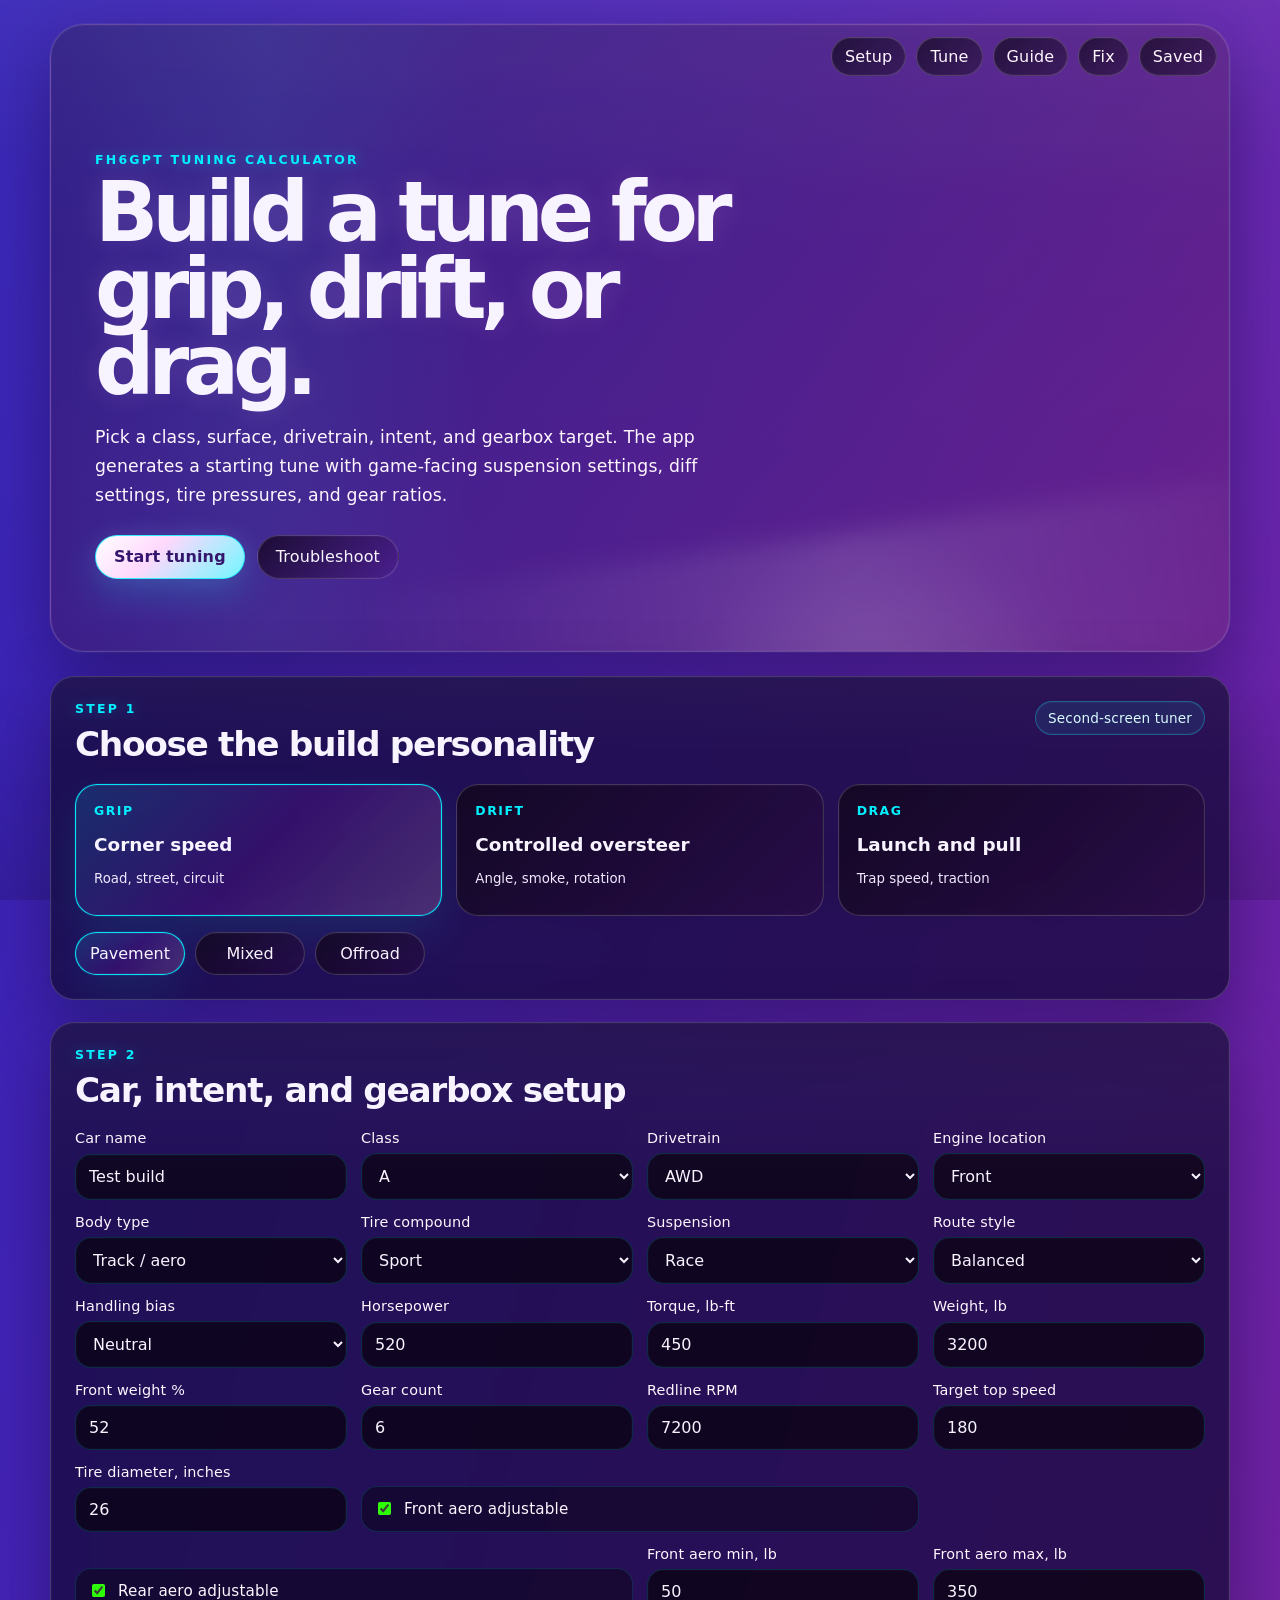
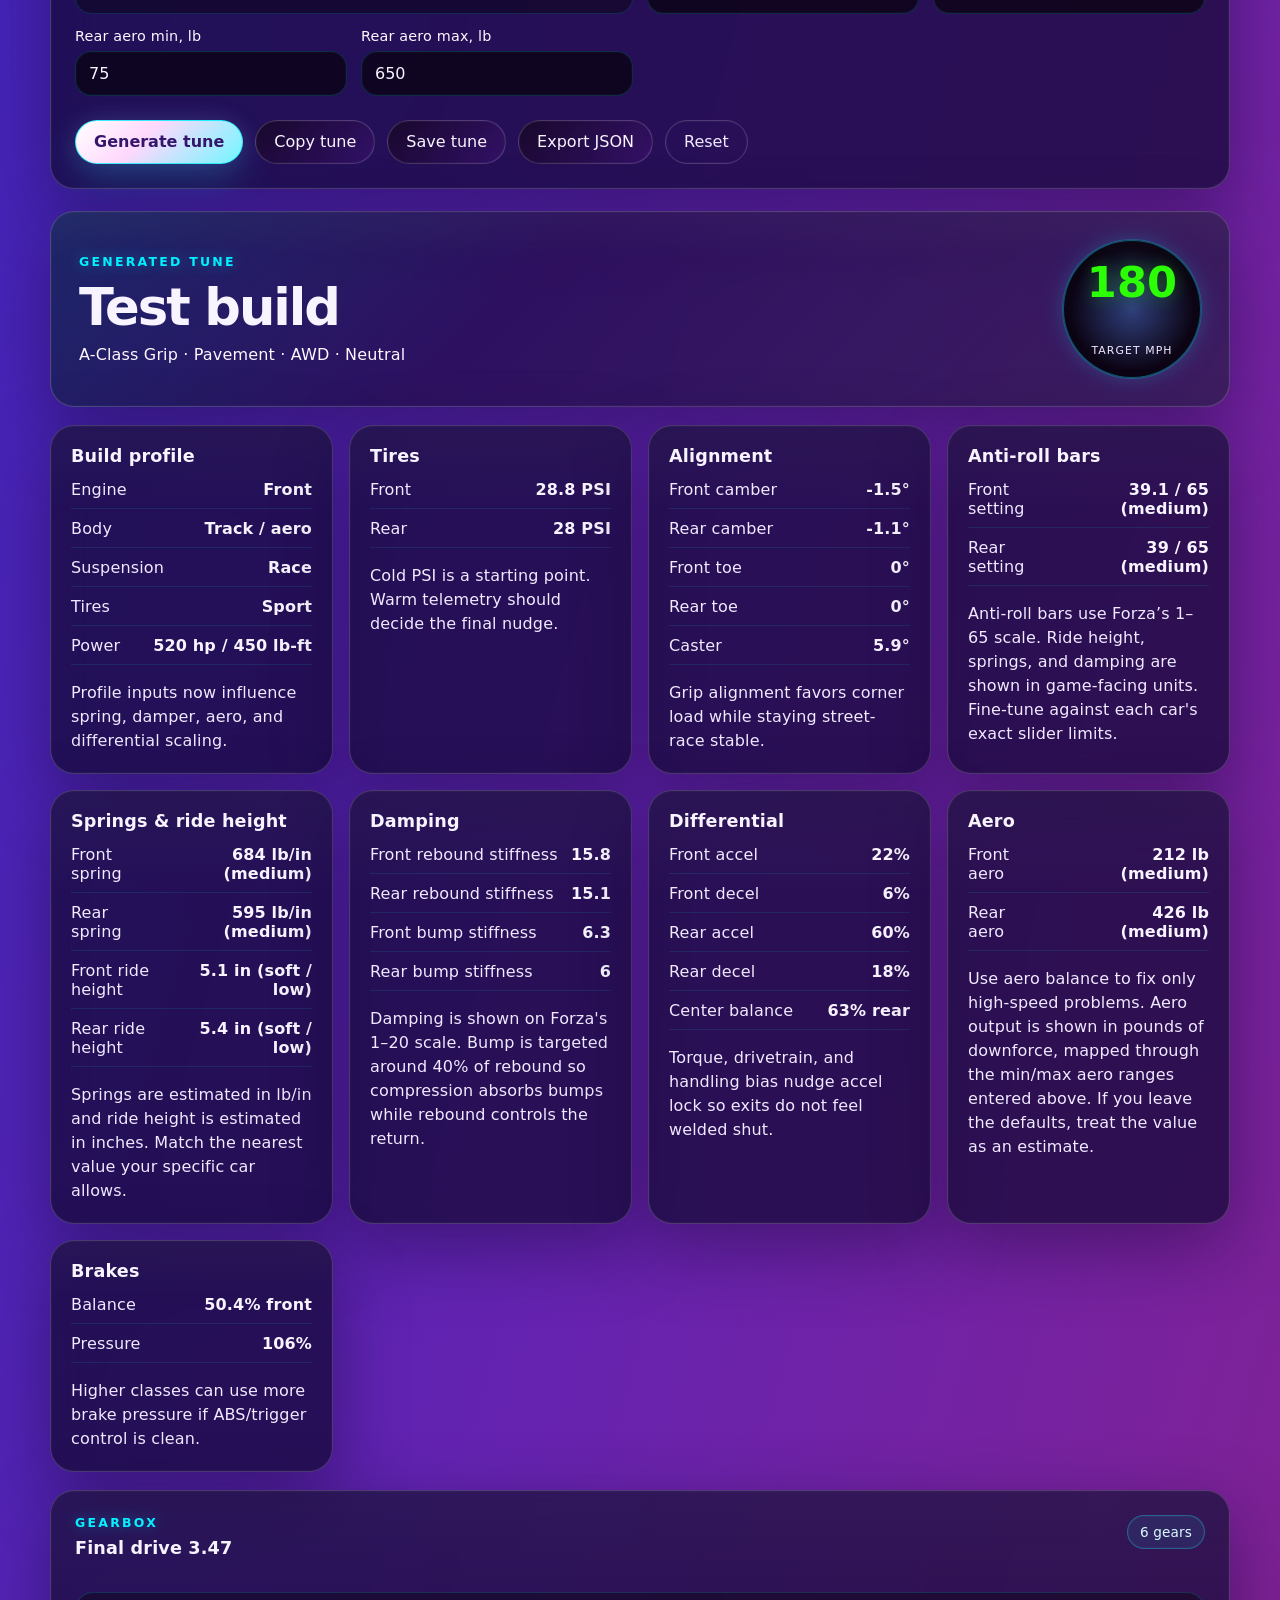
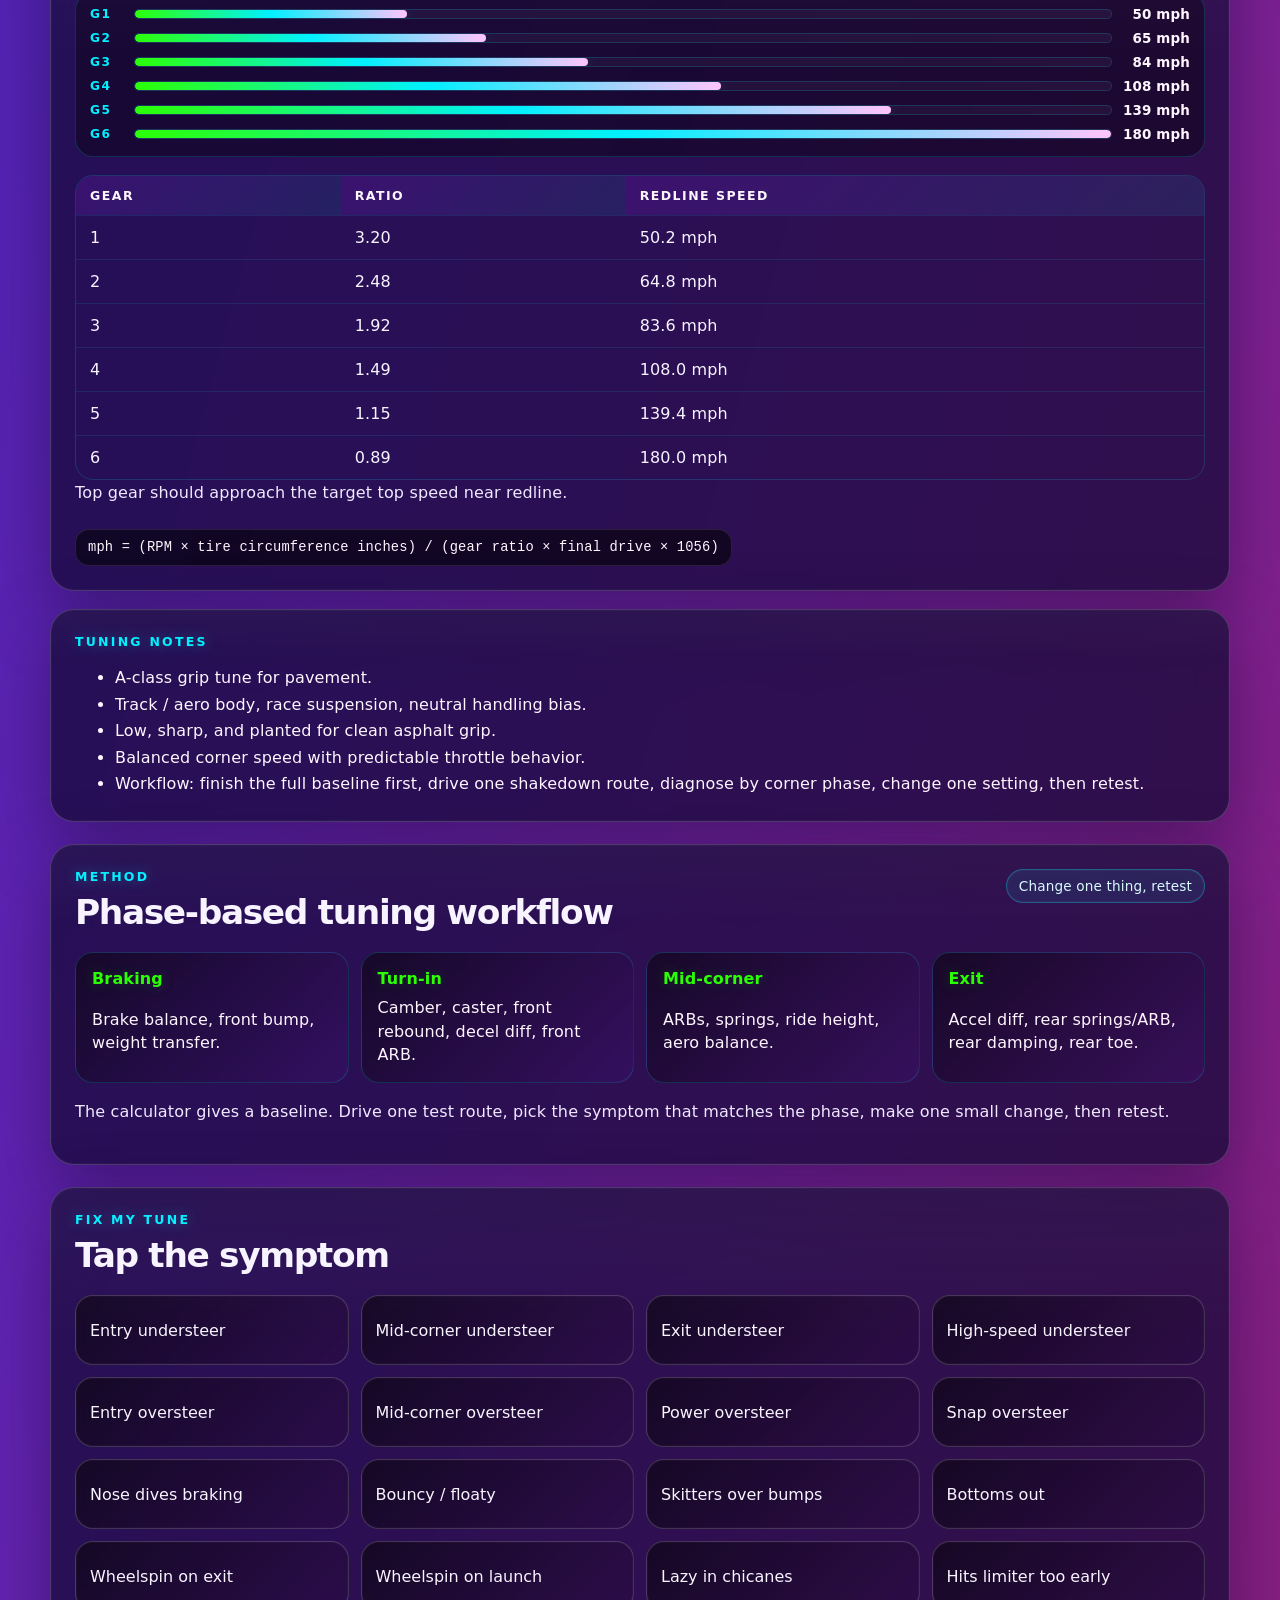
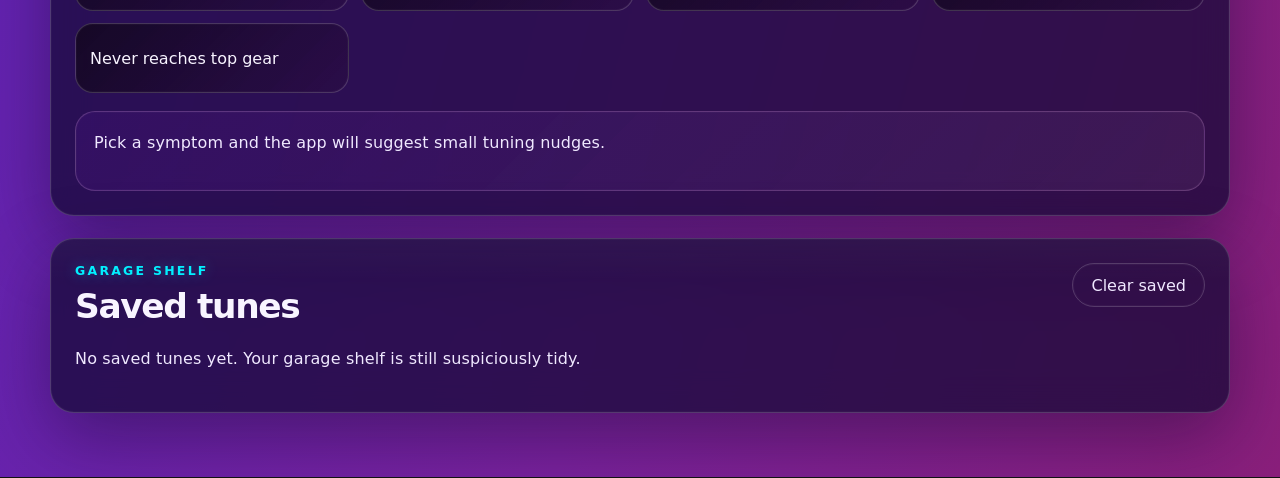
==== commit 8d979996: "fine tuning to calculations and settings" ====
--- a/index.html
+++ b/index.html
@@ -215,6 +215,26 @@
             <input id="rearAero" type="checkbox" checked />
             <span>Rear aero adjustable</span>
           </label>
+
+          <label>
+            <span>Front aero min, lb</span>
+            <input id="frontAeroMinLb" type="number" value="50" min="0" max="1000" />
+          </label>
+
+          <label>
+            <span>Front aero max, lb</span>
+            <input id="frontAeroMaxLb" type="number" value="350" min="0" max="1200" />
+          </label>
+
+          <label>
+            <span>Rear aero min, lb</span>
+            <input id="rearAeroMinLb" type="number" value="75" min="0" max="1200" />
+          </label>
+
+          <label>
+            <span>Rear aero max, lb</span>
+            <input id="rearAeroMaxLb" type="number" value="650" min="0" max="1600" />
+          </label>
         </form>
 
         <div class="action-row">
--- a/styles.css
+++ b/styles.css
@@ -1,22 +1,22 @@
 :root {
   color-scheme: dark;
-  --bg: #09030f;
-  --bg-2: #12061d;
-  --panel: rgba(19, 7, 31, 0.82);
-  --panel-solid: #140921;
-  --panel-soft: rgba(31, 12, 49, 0.74);
-  --line: rgba(0, 240, 255, 0.24);
-  --line-strong: rgba(255, 196, 251, 0.42);
+  --bg: #3523b7;
+  --bg-2: #8a1f7b;
+  --panel: rgba(18, 9, 52, 0.72);
+  --panel-solid: rgba(25, 12, 74, 0.94);
+  --panel-soft: rgba(31, 16, 84, 0.72);
+  --line: rgba(255, 255, 255, 0.18);
+  --line-strong: rgba(255, 255, 255, 0.26);
   --text: #f8f4ff;
-  --muted: #b8a1ca;
-  --soft: #e8d8f6;
+  --muted: #f0e9ff;
+  --soft: #fff6ff;
   --accent: #2CFF05;
   --accent-2: #FFC4FB;
   --violet: #51158C;
   --cyan: #00F0FF;
   --hot: #FFC4FB;
   --good: #2CFF05;
-  --shadow: 0 26px 80px rgba(0, 0, 0, 0.52);
+  --shadow: 0 24px 72px rgba(15, 5, 40, 0.42);
   --glow-cyan: 0 0 0 1px rgba(0, 240, 255, 0.18), 0 0 18px rgba(0, 240, 255, 0.14), 0 0 36px rgba(0, 240, 255, 0.08);
   --glow-pink: 0 0 0 1px rgba(255, 196, 251, 0.18), 0 0 20px rgba(255, 196, 251, 0.16), 0 0 42px rgba(255, 196, 251, 0.08);
   --radius: 24px;
@@ -39,10 +39,8 @@
   letter-spacing: 0.01em;
   min-height: 100vh;
   background:
-    radial-gradient(circle at 12% 12%, rgba(0, 240, 255, 0.16), transparent 24rem),
-    radial-gradient(circle at 85% 10%, rgba(255, 196, 251, 0.18), transparent 28rem),
-    radial-gradient(circle at 50% 85%, rgba(44, 255, 5, 0.10), transparent 32rem),
-    linear-gradient(135deg, #05020a 0%, #0c0414 30%, #140625 70%, #09030f 100%);
+    linear-gradient(180deg, rgba(255, 255, 255, 0.03), rgba(255, 255, 255, 0.00) 16%),
+    linear-gradient(105deg, #3523b7 0%, #4c24b8 24%, #6523b0 49%, #7a229d 73%, #8a1f7b 100%);
   color: var(--text);
   position: relative;
 }
@@ -52,12 +50,8 @@
   position: fixed;
   inset: 0;
   pointer-events: none;
-  background:
-    linear-gradient(rgba(255,255,255,0.02) 1px, transparent 1px),
-    linear-gradient(90deg, rgba(255,255,255,0.018) 1px, transparent 1px);
-  background-size: 100% 28px, 28px 100%;
-  mask-image: linear-gradient(to bottom, rgba(255,255,255,0.2), transparent 90%);
-  opacity: 0.26;
+  background: linear-gradient(180deg, rgba(255,255,255,0.035), transparent 20%, transparent 76%, rgba(0,0,0,0.12));
+  opacity: 1;
 }
 
 button,
@@ -104,13 +98,12 @@
   position: relative;
   overflow: hidden;
   min-height: 460px;
-  border: 1px solid var(--line);
+  border: 1px solid rgba(255, 255, 255, 0.18);
   border-radius: 34px;
   background:
-    linear-gradient(135deg, rgba(20, 7, 33, 0.80), rgba(8, 2, 13, 0.94)),
-    repeating-linear-gradient(120deg, rgba(0, 240, 255, 0.06) 0 1px, transparent 1px 22px),
-    linear-gradient(180deg, rgba(255, 196, 251, 0.06), transparent 40%);
-  box-shadow: var(--shadow), inset 0 0 0 1px rgba(255,255,255,0.03), 0 0 0 1px rgba(0,240,255,0.08);
+    linear-gradient(135deg, rgba(42, 26, 110, 0.66), rgba(106, 29, 117, 0.54)),
+    linear-gradient(180deg, rgba(255, 255, 255, 0.035), transparent 40%);
+  box-shadow: var(--shadow), inset 0 0 0 1px rgba(255,255,255,0.03), 0 0 0 1px rgba(255,255,255,0.06);
 }
 
 .hero::before {
@@ -132,10 +125,9 @@
   height: 420px;
   transform: rotate(-8deg);
   background:
-    radial-gradient(circle, rgba(255, 196, 251, 0.26), transparent 46%),
-    linear-gradient(90deg, transparent, rgba(0, 240, 255, 0.36), transparent),
-    linear-gradient(180deg, transparent, rgba(44, 255, 5, 0.14));
-  filter: blur(10px);
+    radial-gradient(circle, rgba(255, 255, 255, 0.14), transparent 40%),
+    linear-gradient(90deg, transparent, rgba(255, 255, 255, 0.12), transparent);
+  filter: blur(12px);
   pointer-events: none;
 }
 
@@ -217,8 +209,8 @@
 
 .button.primary {
   border-color: rgba(0, 240, 255, 0.76);
-  background: linear-gradient(135deg, #2CFF05 0%, #00F0FF 45%, #FFC4FB 100%);
-  color: #13061f;
+  background: linear-gradient(135deg, #ffffff 0%, #ffd8fd 40%, #72f7ff 100%);
+  color: #34166d;
   font-weight: 900;
   box-shadow: 0 14px 38px rgba(0, 240, 255, 0.20), 0 0 24px rgba(255, 196, 251, 0.10);
 }
@@ -243,6 +235,7 @@
   border: 1px solid var(--line);
   border-radius: var(--radius);
   background: var(--panel);
+  backdrop-filter: blur(16px) saturate(120%);
   box-shadow: var(--shadow), inset 0 0 0 1px rgba(255,255,255,0.025);
   backdrop-filter: blur(18px);
 }
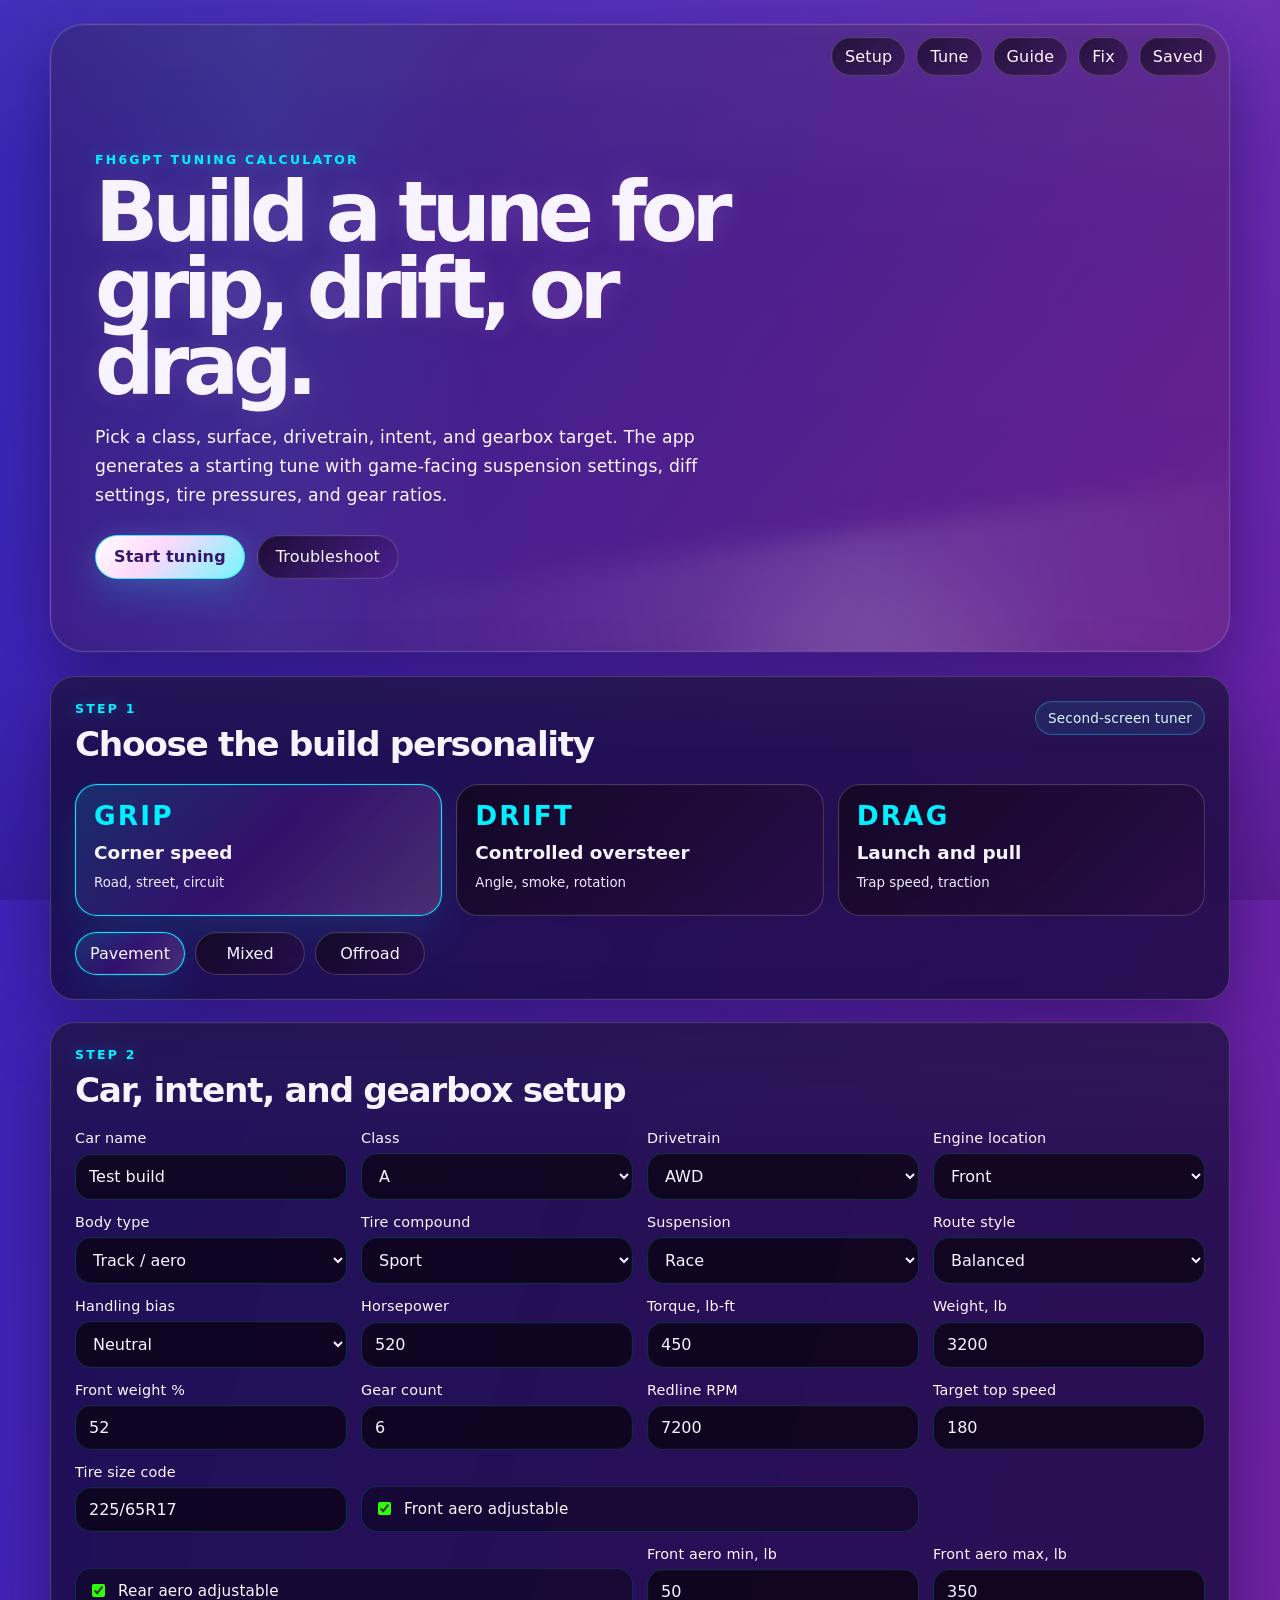
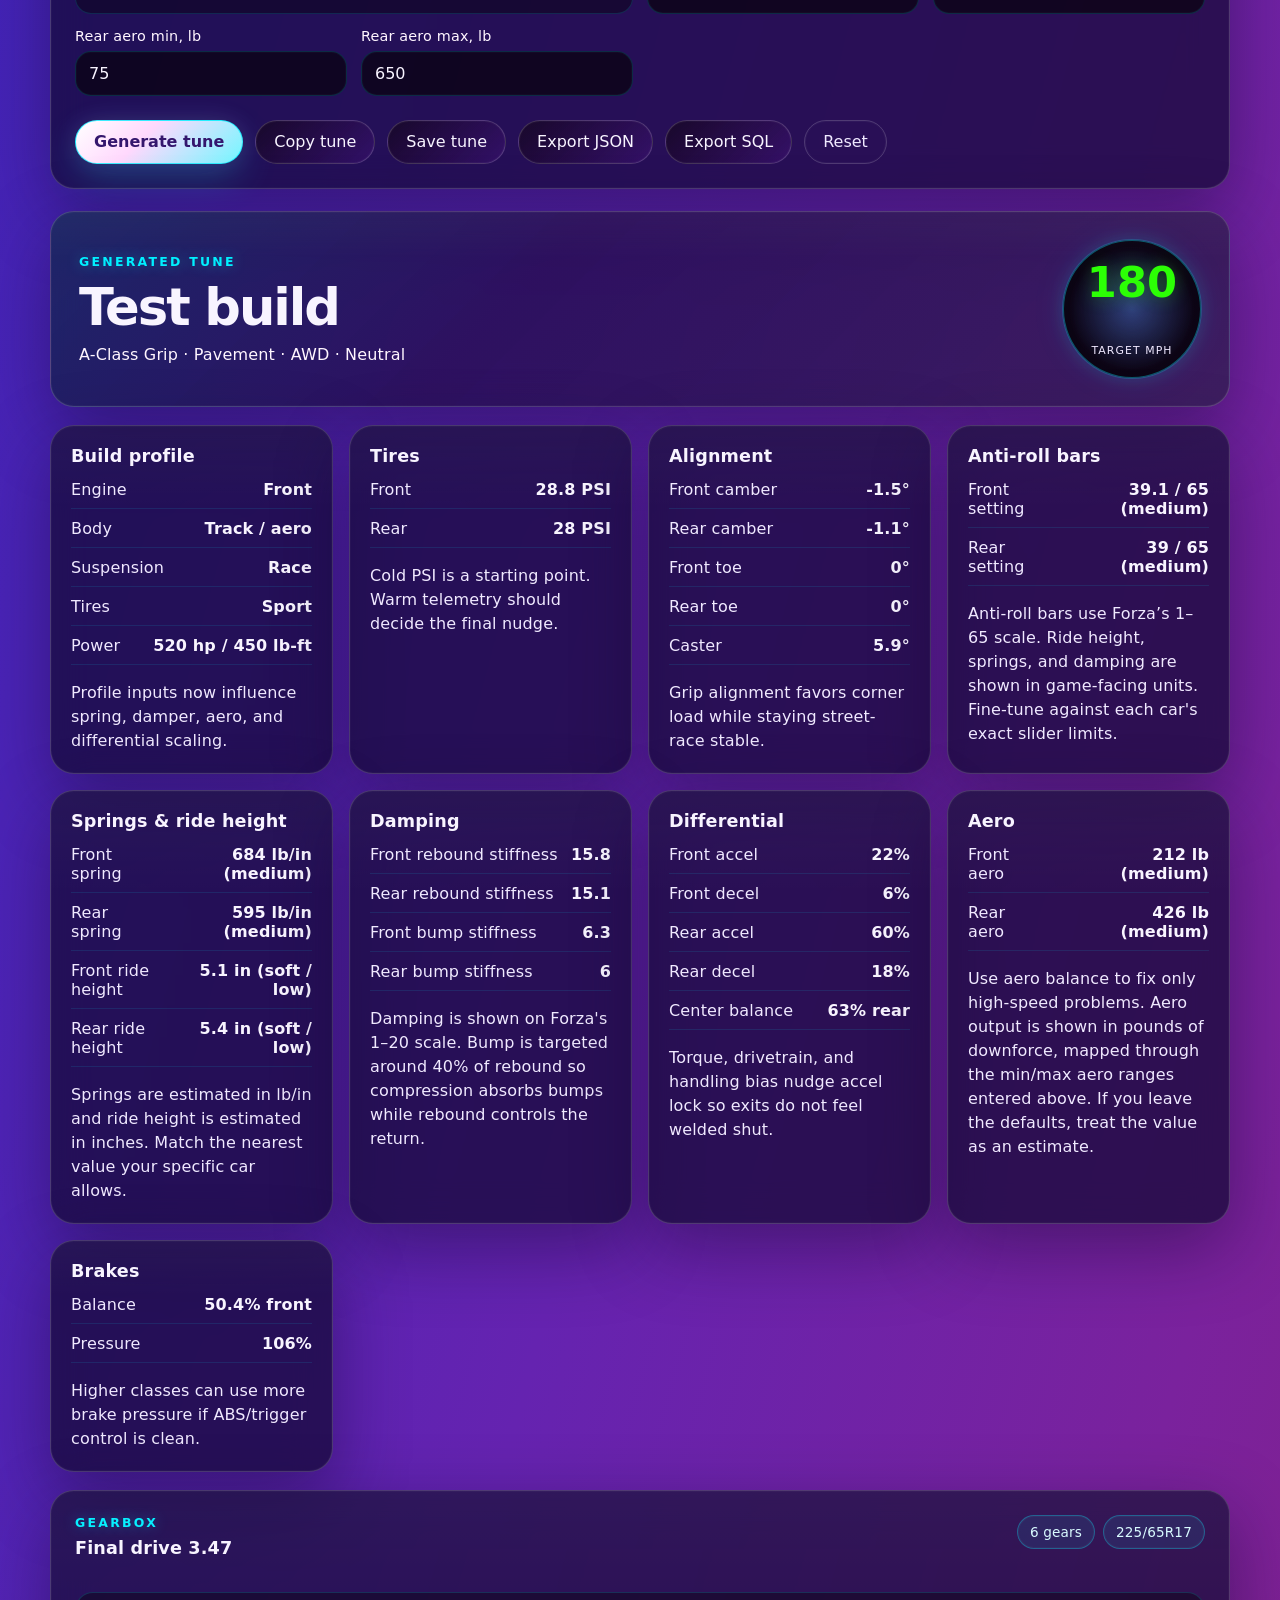
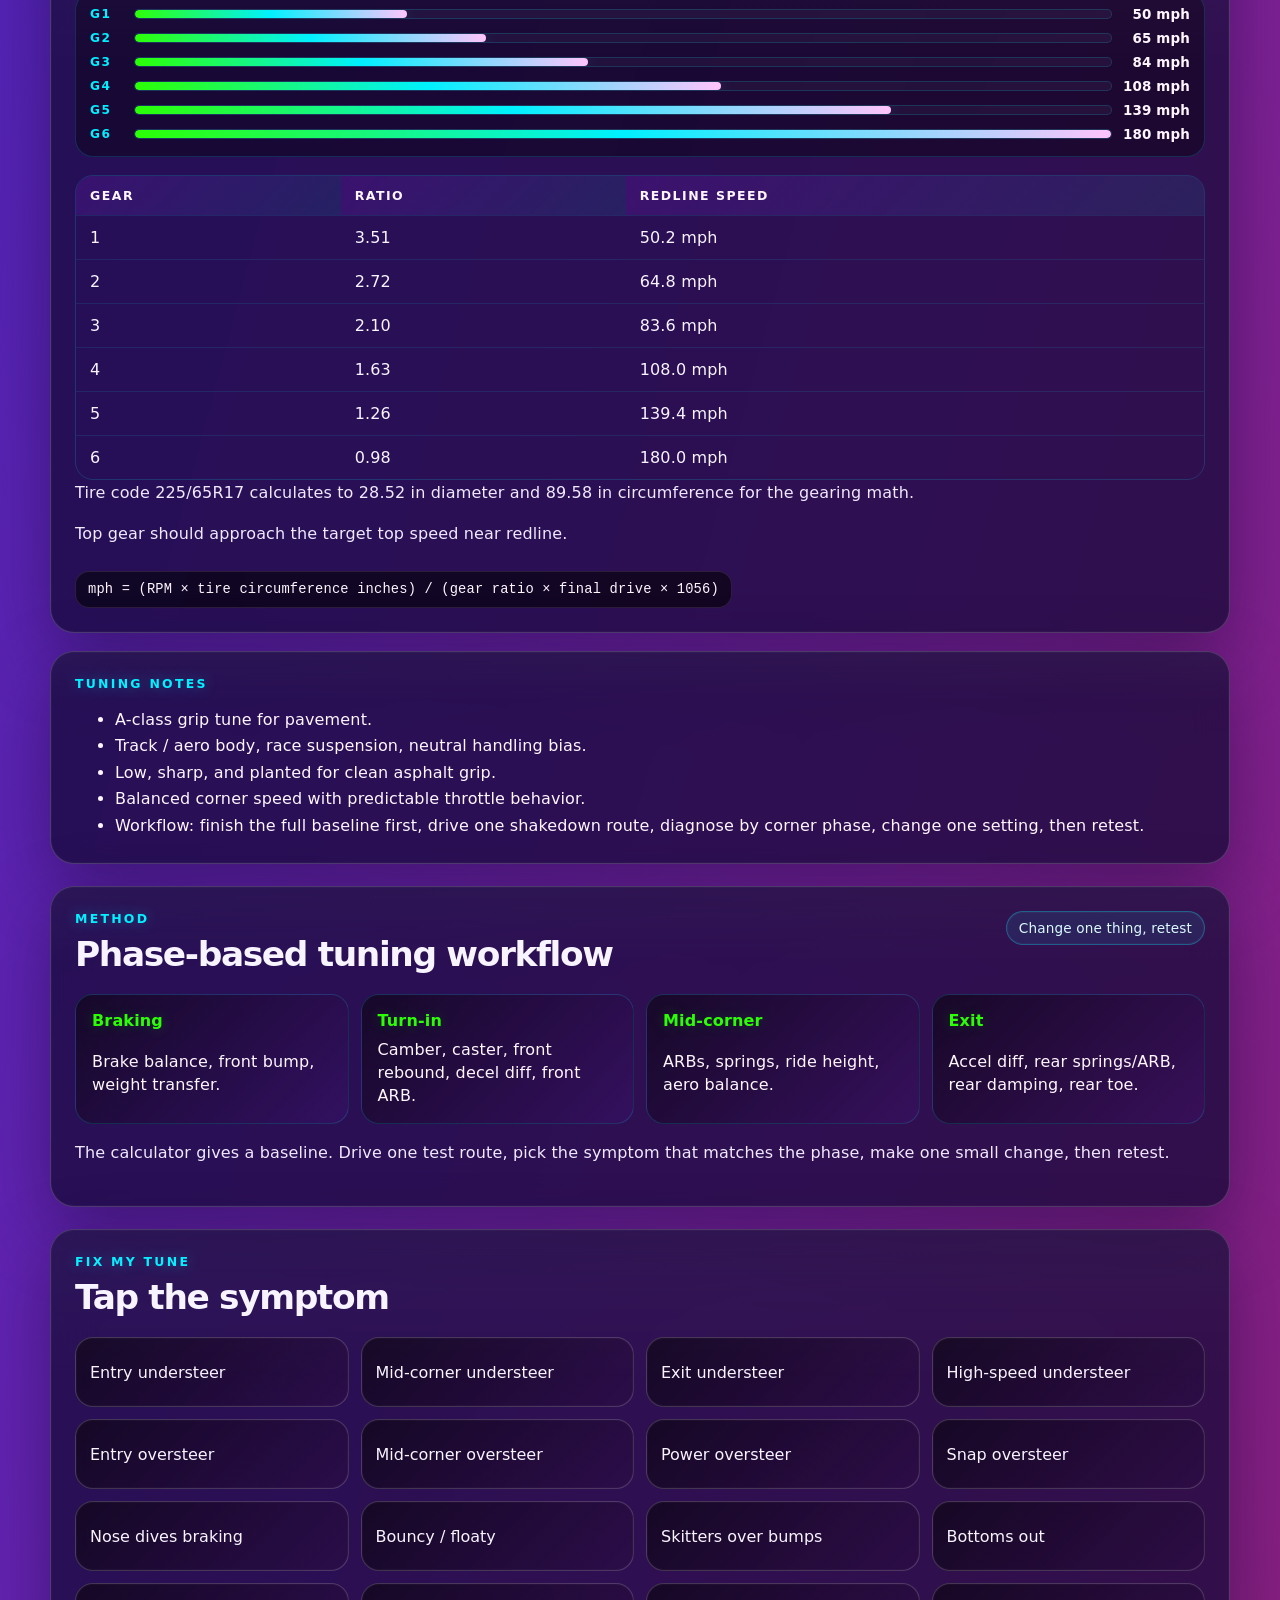
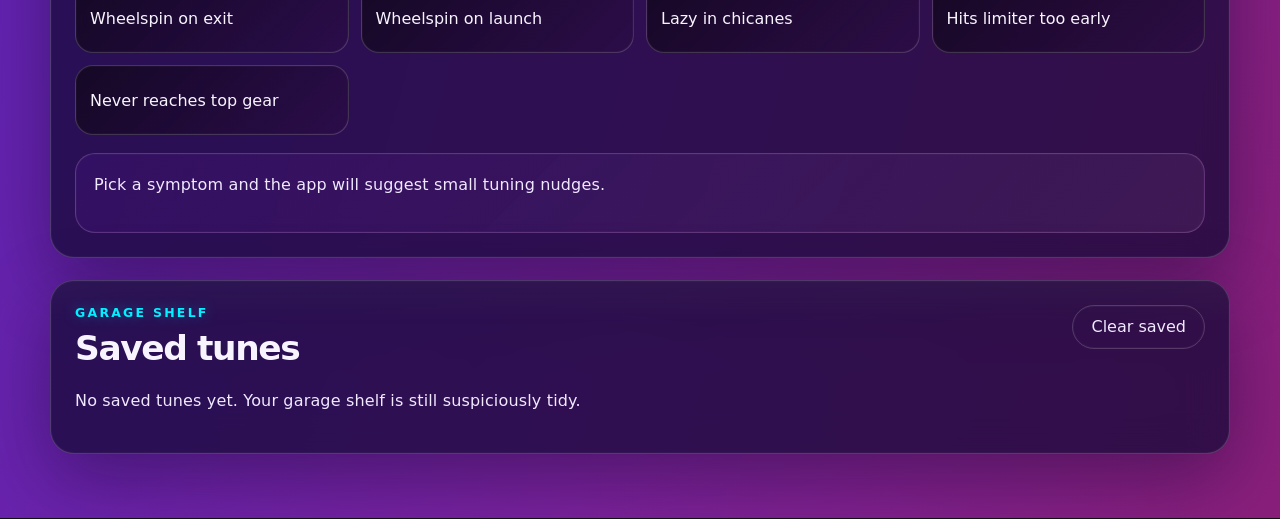
==== commit 0104121d: "Add files via upload" ====
--- a/index.html
+++ b/index.html
@@ -202,8 +202,8 @@
           </label>
 
           <label>
-            <span>Tire diameter, inches</span>
-            <input id="tireDiameterInches" type="number" value="26" min="18" max="36" step="0.1" />
+            <span>Tire size code</span>
+            <input id="tireSizeCode" type="text" value="225/65R17" placeholder="225/65R17" autocomplete="off" />
           </label>
 
           <label class="checkbox-label">
@@ -242,6 +242,7 @@
           <button type="button" class="button ghost" id="copyBtn">Copy tune</button>
           <button type="button" class="button ghost" id="saveBtn">Save tune</button>
           <button type="button" class="button ghost" id="exportBtn">Export JSON</button>
+          <button type="button" class="button ghost" id="exportSqlBtn">Export SQL</button>
           <button type="button" class="button quiet" id="resetBtn">Reset</button>
         </div>
       </section>
--- a/styles.css
+++ b/styles.css
@@ -307,8 +307,9 @@
   color: var(--cyan);
   font-weight: 900;
   text-transform: uppercase;
-  letter-spacing: 0.12em;
-  font-size: 0.78rem;
+  letter-spacing: 0.08em;
+  font-size: clamp(1.25rem, 2.4vw, 1.65rem);
+  line-height: 1;
 }
 
 .option-card strong {
@@ -743,3 +744,14 @@
     grid-template-columns: 30px minmax(90px, 1fr) 58px;
   }
 }
+
+.gear-pill-stack {
+  display: flex;
+  flex-wrap: wrap;
+  gap: 8px;
+  justify-content: flex-end;
+}
+
+@media (max-width: 680px) {
+  .gear-pill-stack { justify-content: flex-start; }
+}
